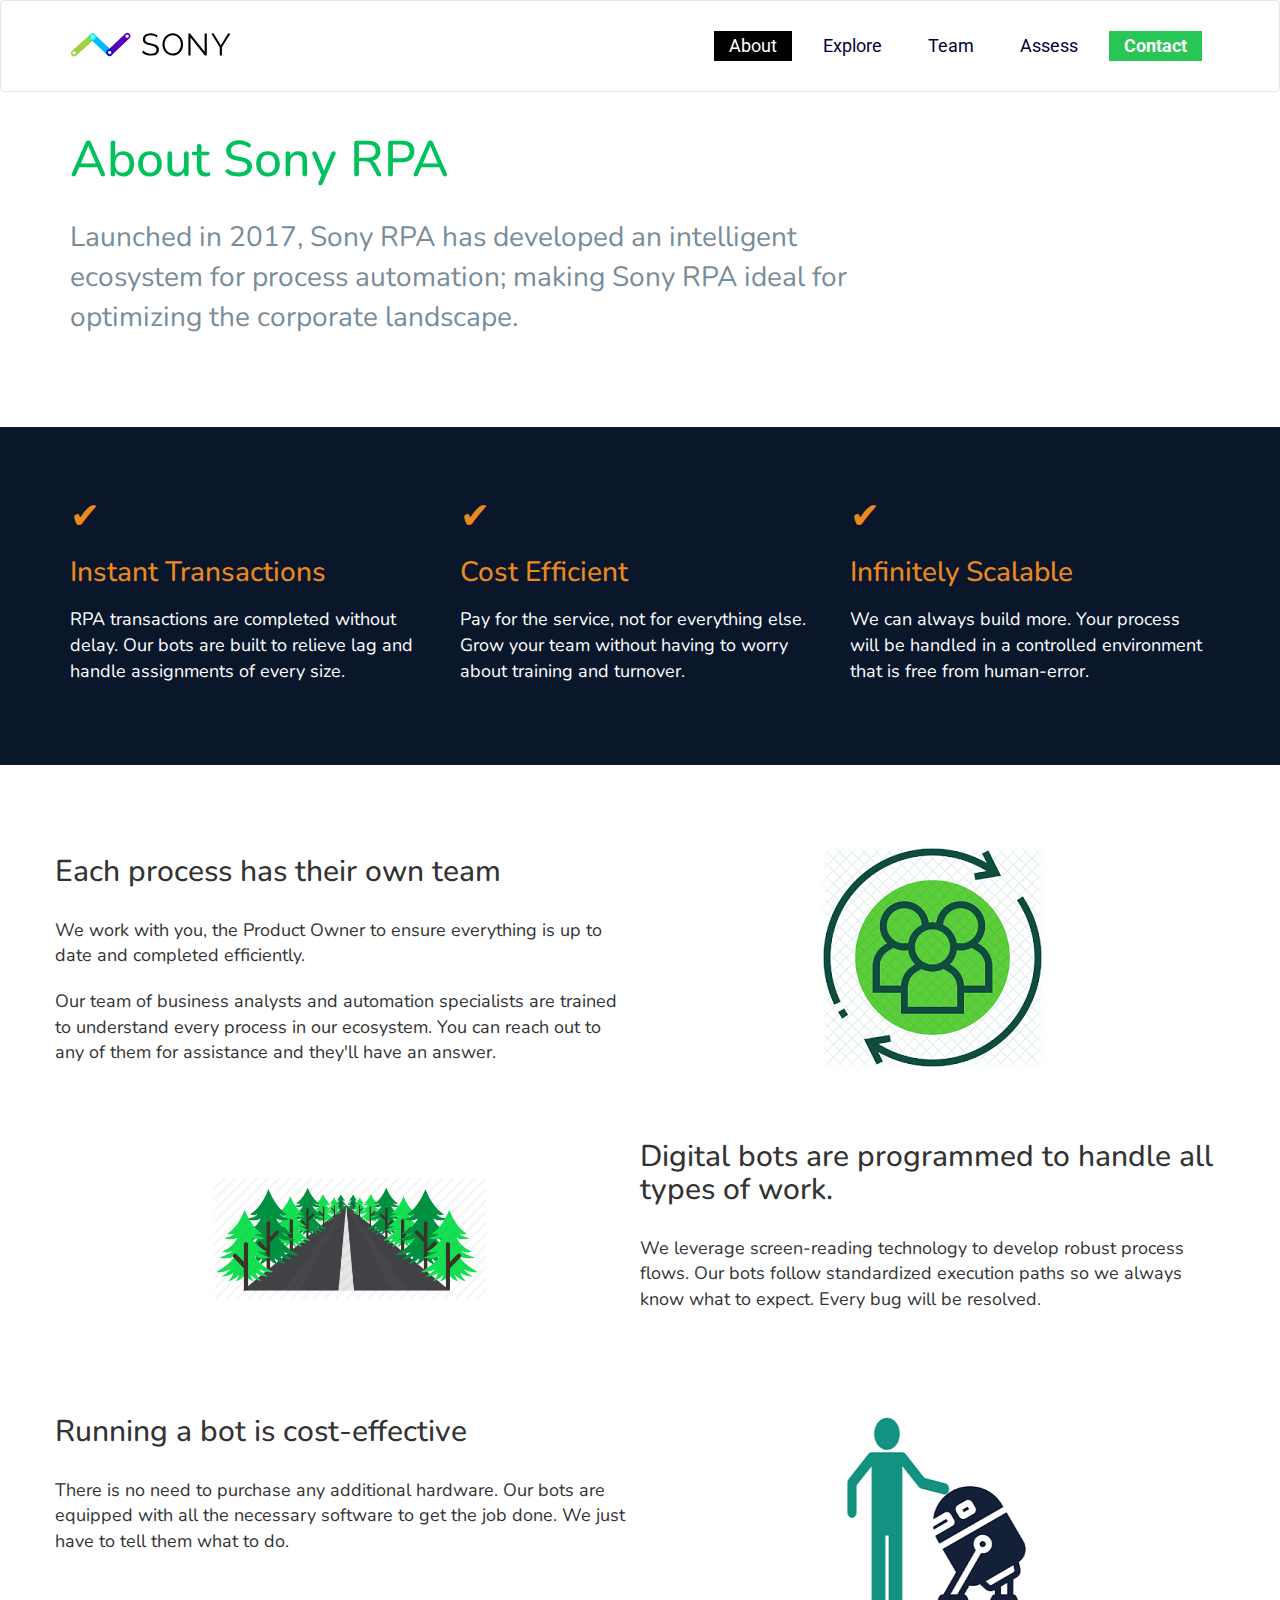
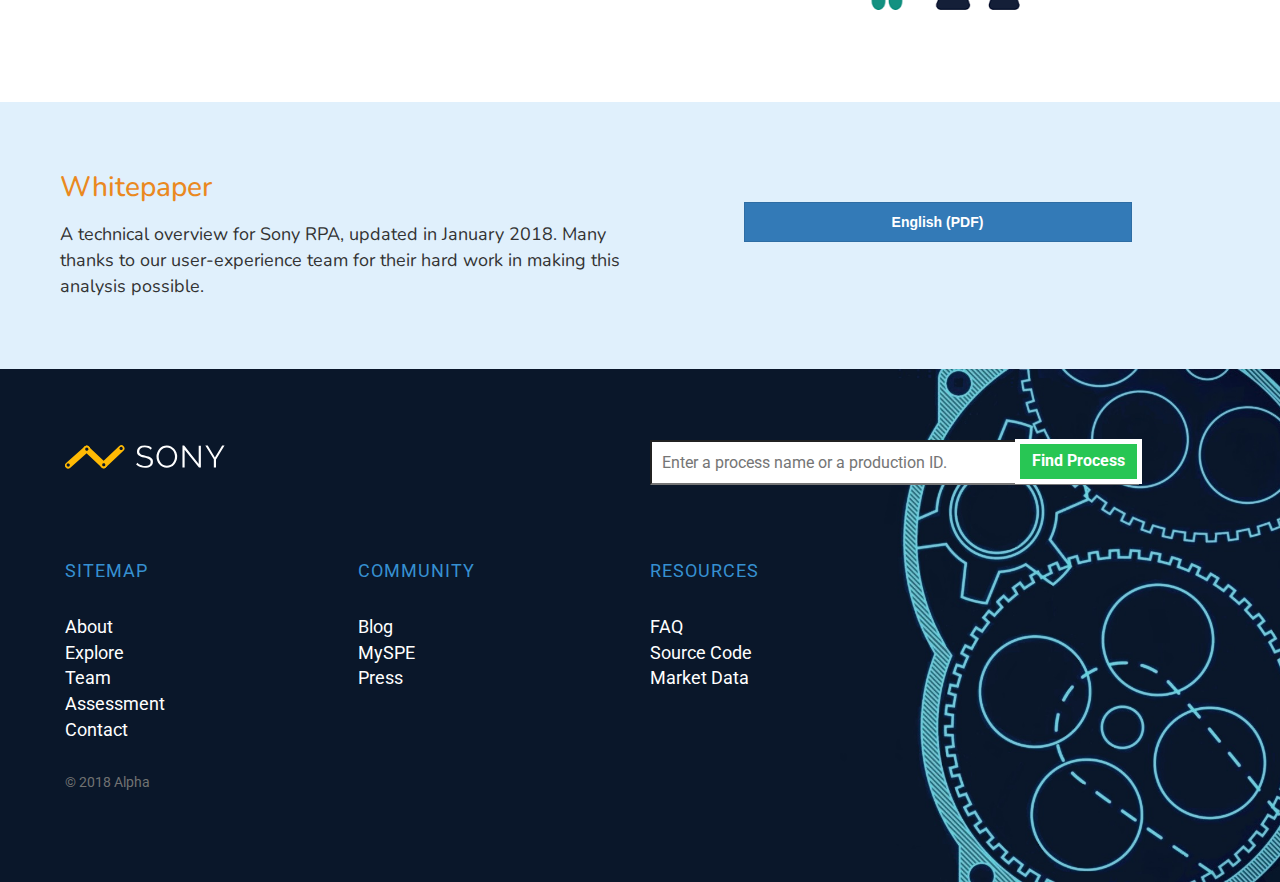
==== about.html @ 4aa18e70 "Version 1.0 Commit" ====
<!DOCTYPE html>
<html>
<head>
	<title>SONY ROBOTICS</title>
	<link rel="shortcut icon" type="image/x-icon" href="rpalogoonly.ico">
	<link rel="stylesheet" type="text/css" href="about.css">
	<link rel="stylesheet" type="text/css" href="bootstrap.css">
	<link href="https://fonts.googleapis.com/css?family=PT+Sans|Roboto|Ubuntu|Nunito" rel="stylesheet">
	<meta name="viewport" content="width=device-width, initial-scale=1">

</head>
<body>

<div id="overlay">
	<div class="spinner"></div>
</div>
	
<div id="mainHeader">
	<nav class="navbar navbar-default">
	  <div class="container">
	    <!-- Brand and toggle get grouped for better mobile display -->
	    <div class="navbar-header">
	      <button type="button" class="navbar-toggle collapsed" data-toggle="collapse" data-target="#navbar-collapse" aria-expanded="false">
	        <span class="sr-only">Toggle navigation</span>
	        <span class="icon-bar"></span>
	        <span class="icon-bar"></span>
	        <span class="icon-bar"></span>
	      </button>
	      <a class="bootstrap-override-navbar-brand" href="https://sony-rpa.github.io/"><img src="rpalogo.png"></a>
	    </div>

	    <!-- Collect the nav links, forms, and other content for toggling -->
	    <div class="collapse navbar-collapse" id="navbar-collapse">
	      <ul class="nav navbar-nav navbar-right">
	        <li><a id="activeBtn" href="about.html">About</a></li>
	        <li><a href="#">Explore</a></li>
	        <li><a href="#">Team</a></li>
	        <li><a href="#">Assess</a></li>
	        <li id="contactBtn"><a href="mailto:sonypicturesrpa.gmail.com">Contact</i></a></li>
	      </ul>
	    </div><!-- /.navbar-collapse -->

	  </div><!-- /.container-fluid -->
	</nav>
</div>

<div id="aboutContent">
	<div class="container">
		<h1>About Sony RPA</h1>
		<p>Launched in 2017, Sony RPA has developed an intelligent ecosystem for process automation; making Sony RPA ideal for optimizing the corporate landscape. </p>
	</div>
</div>

<div id="sloganContent">
	<div class="container">
		<div class="row">
			<div class="col-sm-4 col-xs-12">
				<h1>&#10004;</h1>
				<h2>Instant Transactions</h2>
				<p>RPA transactions are completed without delay. Our bots are built to relieve lag and handle assignments of every size.
			</div>

			<div class="col-sm-4 col-xs-12">
				<h1>&#10004;</h1>
				<h2>Cost Efficient</h2>
				<p>Pay for the service, not for everything else. Grow your team without having to worry about training and turnover.</p>
			</div>

			<div class="col-sm-4 col-xs-12">
				<h1>&#10004;</h1>
				<h2>Infinitely Scalable</h2>
				<p>We can always build more. Your process will be handled in a controlled environment that is free from human-error.</p>
			</div>
		</div>
	</div>
</div>


<div id="servicesContent">
	<div class="container">
		<div class="row">
			<div class="col-sm-6 col-xs-12">
				<h2>Each process has their own team</h2>
				<p>We work with you, the Product Owner to ensure everything is up to date and completed efficiently.</p>
				<p>Our team of business analysts and automation specialists are trained to understand every process in our ecosystem. You can reach out to any of them for assistance and they'll have an answer.</p>
			</div>
			<div class="col-sm-6 col-xs-12 imgCol">
				<img src="teamArt.png">
			</div>
		</div>
		<div class="row">
			<div class="col-sm-6 col-xs-12 imgCol">
				<img src="pathArt.png">
			</div>
			<div class="col-sm-6 col-xs-12"></div>
				<h2>Digital bots are programmed to handle all types of work.</h2>
				<p>We leverage screen-reading technology to develop robust process flows. Our bots follow standardized execution paths so we always know what to expect. Every bug will be resolved.</p>
		</div>
		<div class="row">
			<div class="col-sm-6 col-xs-12">
				<h2>Running a bot is cost-effective</h2>
				<p>There is no need to purchase any additional hardware. Our bots are equipped with all the necessary software to get the job done. We just have to tell them what to do.</p>
			</div>
			<div class="col-sm-6 col-xs-12 imgCol">
				<img src="robotArt.png">
			</div>
		</div>

	</div>
</div>




<div id="whitepaper">
	<div class="container">
		<div class="row">
			<div class="col-sm-6 col-xs-12">
				<h2>Whitepaper</h2>
				<p>A technical overview for Sony RPA, updated in January 2018. Many thanks to our user-experience team for their hard work in making this analysis possible.</p>
			</div>
			<div class="col-sm-6 col-xs-12">
				<a id="whitepaperBtn" class="btn btn-primary btn-lg" href="https://sony-rpa.github.io/whitepaper.html">English (PDF)</a>
			</div>
		</div>
	</div>
</div>



<div id="closingBanner">
	<div class="container">
		<div class="row">
			<div class="col-sm-6 col-xs-12">
				<img src="rpalogoinverted.png">
			</div>
			<div class="col-sm-6 col-xs-12">
				<form>
					<input class="processSearch" type="text" name="process" placeholder="  Enter a process name or a production ID.">
					<button id="searchBtn" class="btn btn-md btn-success" href="">Find Process</button>
				</form>
			</div>
		</div>

		<div class="row">
			<div class="col-sm-3 col-xs-12">
				<p>SITEMAP</p>
				<ul class="listnoBullets">
					<li><a href="about.html">About</a></li>
					<li><a href="">Explore</a></li>
					<li><a href="">Team</a></li>
					<li><a href="">Assessment</a></li>
					<li><a href="mailto:sonypicturesrpa.gmail.com">Contact</a></li>
				</ul>
				<br>
				<span id="trademark">© 2018 Alpha</span>
			</div>

			<div class="col-sm-3 col-xs-12">
				<p>COMMUNITY</p>
				<ul class="listnoBullets">
					<li><a href="https://medium.com/@sonypicturesrpa">Blog</a></li>
					<li><a href="https://myspe.sony.com/?search=rpa">MySPE</a></li>
					<li><a href="https://medium.com/search?q=robotics%20process%20automation">Press</a></li>
				</ul>
			</div>

			<div class="col-sm-6 col-xs-12">
				<p>RESOURCES</p>
				<ul class="listnoBullets">
					<li><a href="">FAQ</a></li>
					<li><a href="">Source Code</a></li>
					<li><a href="">Market Data</a></li>
				</ul>
			</div>
		</div>
	</div>
</div>


<script src="loaderScreen.js"></script>
<script src="https://code.jquery.com/jquery-2.1.4.js"></script>
<script src="https://maxcdn.bootstrapcdn.com/bootstrap/3.3.5/js/bootstrap.min.js"></script>
</body>
</html>
---- about.css ----
body{
	overflow-x: hidden;
}


.spinner{
	width: 80px;
	height: 80px;
	border: 2px solid turquoise;
	border-top: 3px solid azure;
	border-radius: 100%;
	position: absolute;
	top: 0;
	bottom: 0;
	left: 0;
	right: 0;
	margin: auto;
	animation: spin 1s infinite linear;
}

@keyframes spin {
	from{
		transform: rotate(0deg);
	}to{
		transform: rotate(360deg);
	}
}

#overlay{
	height: 100%;
	width: 100%;
	background: rgba(0, 0, 0, 1);
	position: fixed;
	left: 0;
	top: 0;
	z-index: 9999;

}

.bootstrap-override-navbar-brand {
    float: left;
    height: 50px;
    font-size: 18px;
    line-height: 20px;
    padding-right: 10px;
}

.bootstrap-override-navbar-brand img{
	margin-left: -10px;
}

.navbar {
	padding-top: 20px;
	padding-bottom: 20px;
    position: relative;
    min-height: 75px;
    border: 1px solid transparent;
}


.navbar-default .navbar-nav > li > a {
	font-size: 18px;
	font-family: roboto;
	padding-top: 5px;
	padding-bottom: 5px;
	margin-top: 10px;
	margin-bottom: 10px;
}

.navbar-default .navbar-nav > li > a:hover,
.navbar-default .navbar-nav > li > a:focus {
  color: white;
  background-color: black;
}

.navbar-default .navbar-nav > li[id="contactBtn"] > a{
	background: #28C654;
	color: white;
	font-weight: bold;
}

.navbar-default .navbar-nav > li[id="contactBtn"] > a:hover,
.navbar-default .navbar-nav > li[id="contactBtn"] > a:focus {
  background: black;
}

.navbar-nav > li > a {
	margin-left: 8px;
	margin-right: 8px;
}

#mainHeader .navbar-default .navbar-toggle .icon-bar {
    background-color: #030038;
}

#activeBtn{
	color: white;
	background: black;
}

#aboutContent{
	padding: 20px;
	padding-bottom: 60px;
}

#aboutContent h1{
	color: #00c15d;
	font-family: Nunito;
	font-size: 50px;
	margin-bottom: 30px;
}

#aboutContent p{
	font-size: 28px;
	margin-right: 25%;
	font-family: nunito;
	color: #788c9a;
	margin-bottom: 30px;
}

#sloganContent{
	background: #0a172b;
	font-family: nunito;
	padding-top: 50px;
	padding-bottom: 60px;
	color: #ea891f;
}

#sloganContent h2{
	font-size: 28px;
}

#sloganContent p{
	padding-top: 10px;
	padding-bottom: 10px;
	font-size: 18px;
	color: white;
}

#servicesContent{
	padding: 50px;
	font-family: nunito;
}

#servicesContent h2{
	padding-top: 20px;
	padding-bottom: 20px;
	font-family: nunito;
}

#servicesContent p{
	padding-bottom: 10px;
	font-size: 18px;
}

div[class="col-sm-6 col-xs-12"]{
	padding-left: 0px;
}

.imgCol{
	text-align: center;
	padding-top: 30px;
	padding-bottom: 30px;
}


#whitepaper{
	background: #e0f0fc;
	padding-top: 50px;
	padding-left: 10px;
	padding-bottom: 50px;
}

#whitepaper h2{
	font-family: nunito;
	font-size: 28px;
	color: #ea891f;
}

#whitepaper p{
	padding-top: 10px;
	padding-bottom: 10px;
	font-family: nunito;
	font-size: 18px;
}




#whitepaper div[class="col-sm-6 col-xs-12"]:nth-of-type(2){
	padding: 50px;
	text-align: center;
}

#whitepaperBtn{
	font-size: 100%;
	font-weight: bold;
	min-width: 150px;
	width: 80%;
	border-radius: 0px;
}


#closingBanner{
	padding-top: 70px;
	padding-bottom: 70px;
	text-align: left;
	background-image: url("mainContentbg.jpg");
	background-size: cover;
	background-repeat: no-repeat;
	background-position: center;
	font-family: roboto;
}

#closingBanner div[class="col-sm-6 col-xs-12"]{
	padding-left: 0px;
	padding-right: 0px;
	padding-bottom: 70px;
}

.processSearch{
	font-size: 16px;
	width: 85%;
	min-height: 45px;
	border-radius: 0px;
}

#searchBtn{
	font-size: 16px;
	color: white;
	font-weight: bold;
	margin-left: -127px;
	margin-bottom: 4px;
	border-radius: 0px;
	background: #28C654;
	border: solid 5px white;

}

#searchBtn:hover{
	background: black;
}

#closingBanner div[class="col-sm-3 col-xs-12"]{
	padding-left: 10px;
	padding-right: 0px;
	padding-bottom: 20px;
}

#closingBanner div[class="col-sm-6 col-xs-12"]{
	padding-left: 10px;
	padding-right: 0px;
}

#closingBanner div[class="col-sm-3 col-xs-12"] p{
	text-align: left;
	color: #3690d1;
	font-size: 18px;
	letter-spacing: 1px;
	padding-bottom: 20px;
}

#closingBanner div[class="col-sm-6 col-xs-12"] p{
	text-align: left;
	color: #3690d1;
	font-size: 18px;
	letter-spacing: 1px;
	padding-bottom: 20px;
}

.listnoBullets{
	list-style-type: none;
	padding: 0px;
}

.listnoBullets li a{
	color: white;
	font-size: 18px;
}

.listnoBullets li a:hover{
	color: #ea891f;
	text-decoration: none
}

#trademark{
	color: #717272;
}
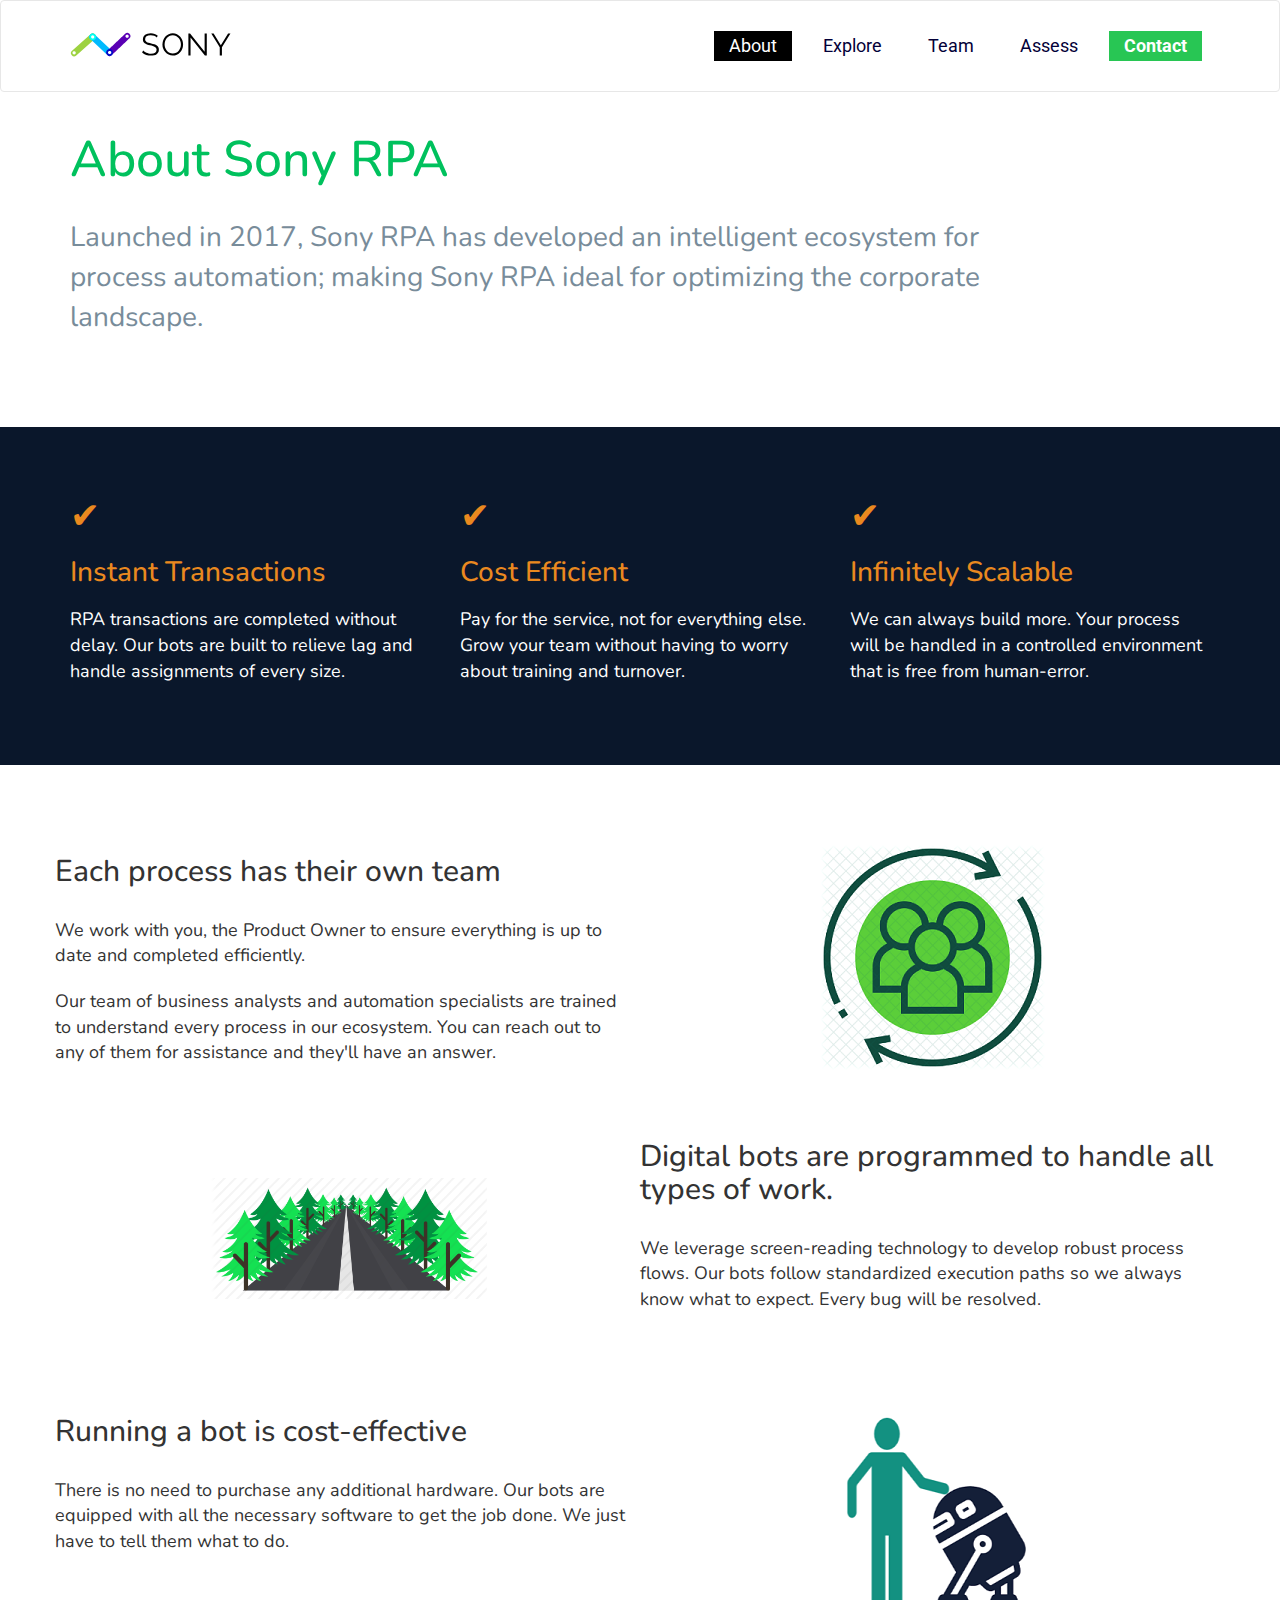
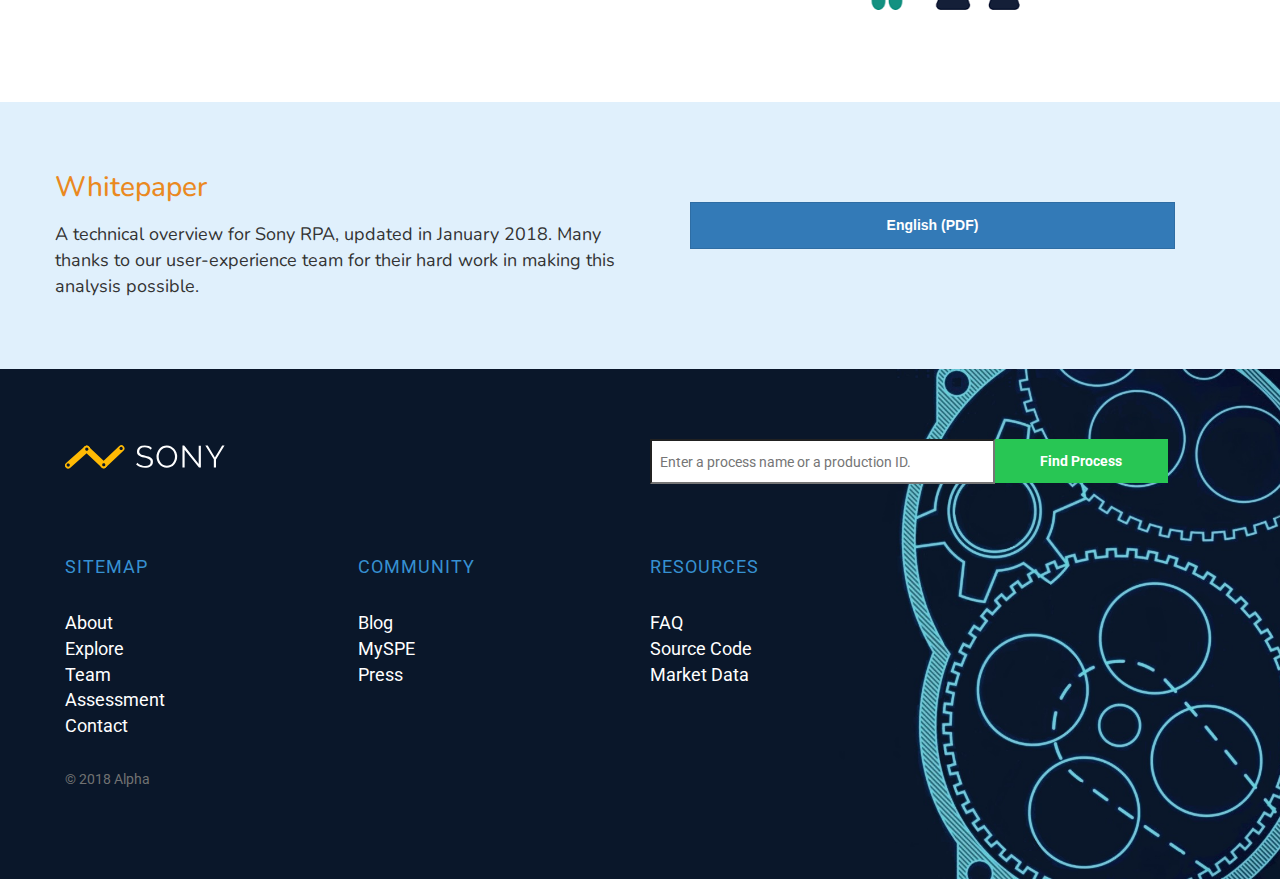
==== commit 011dd6b6: "Version 1.0 Commit" ====
--- a/about.html
+++ b/about.html
@@ -2,7 +2,7 @@
 <html>
 <head>
 	<title>SONY ROBOTICS</title>
-	<link rel="shortcut icon" type="image/x-icon" href="rpalogoonly.ico">
+	<link rel="shortcut icon" type="image/x-icon" href="./images/rpalogoonly.ico">
 	<link rel="stylesheet" type="text/css" href="about.css">
 	<link rel="stylesheet" type="text/css" href="bootstrap.css">
 	<link href="https://fonts.googleapis.com/css?family=PT+Sans|Roboto|Ubuntu|Nunito" rel="stylesheet">
@@ -26,7 +26,7 @@
 	        <span class="icon-bar"></span>
 	        <span class="icon-bar"></span>
 	      </button>
-	      <a class="bootstrap-override-navbar-brand" href="https://sony-rpa.github.io/"><img src="rpalogo.png"></a>
+	      <a class="bootstrap-override-navbar-brand" href="https://sony-rpa.github.io/"><img src="./images/rpalogo.png"></a>
 	    </div>
 
 	    <!-- Collect the nav links, forms, and other content for toggling -->
@@ -34,8 +34,8 @@
 	      <ul class="nav navbar-nav navbar-right">
 	        <li><a id="activeBtn" href="about.html">About</a></li>
 	        <li><a href="#">Explore</a></li>
-	        <li><a href="#">Team</a></li>
-	        <li><a href="#">Assess</a></li>
+	        <li><a href="team.html">Team</a></li>
+	        <li><a href="assessment.html">Assess</a></li>
 	        <li id="contactBtn"><a href="mailto:sonypicturesrpa.gmail.com">Contact</i></a></li>
 	      </ul>
 	    </div><!-- /.navbar-collapse -->
@@ -85,12 +85,12 @@
 				<p>Our team of business analysts and automation specialists are trained to understand every process in our ecosystem. You can reach out to any of them for assistance and they'll have an answer.</p>
 			</div>
 			<div class="col-sm-6 col-xs-12 imgCol">
-				<img src="teamArt.png">
+				<img src="./images/teamArt.png">
 			</div>
 		</div>
 		<div class="row">
 			<div class="col-sm-6 col-xs-12 imgCol">
-				<img src="pathArt.png">
+				<img src="./images/pathArt.png">
 			</div>
 			<div class="col-sm-6 col-xs-12"></div>
 				<h2>Digital bots are programmed to handle all types of work.</h2>
@@ -102,7 +102,7 @@
 				<p>There is no need to purchase any additional hardware. Our bots are equipped with all the necessary software to get the job done. We just have to tell them what to do.</p>
 			</div>
 			<div class="col-sm-6 col-xs-12 imgCol">
-				<img src="robotArt.png">
+				<img src="./images/robotArt.png">
 			</div>
 		</div>
 
@@ -132,7 +132,7 @@
 	<div class="container">
 		<div class="row">
 			<div class="col-sm-6 col-xs-12">
-				<img src="rpalogoinverted.png">
+				<img src="./images/rpalogoinverted.png">
 			</div>
 			<div class="col-sm-6 col-xs-12">
 				<form>
@@ -148,8 +148,8 @@
 				<ul class="listnoBullets">
 					<li><a href="about.html">About</a></li>
 					<li><a href="">Explore</a></li>
-					<li><a href="">Team</a></li>
-					<li><a href="">Assessment</a></li>
+					<li><a href="team.html">Team</a></li>
+					<li><a href="assessment.html">Assessment</a></li>
 					<li><a href="mailto:sonypicturesrpa.gmail.com">Contact</a></li>
 				</ul>
 				<br>
--- a/about.css
+++ b/about.css
@@ -99,8 +99,7 @@
 }
 
 #aboutContent{
-	padding: 20px;
-	padding-bottom: 60px;
+	padding: 20px 0px 60px 0px;
 }
 
 #aboutContent h1{
@@ -112,7 +111,7 @@
 
 #aboutContent p{
 	font-size: 28px;
-	margin-right: 25%;
+	margin-right: 20%;
 	font-family: nunito;
 	color: #788c9a;
 	margin-bottom: 30px;
@@ -121,8 +120,7 @@
 #sloganContent{
 	background: #0a172b;
 	font-family: nunito;
-	padding-top: 50px;
-	padding-bottom: 60px;
+	padding: 50px 0px 60px 0px;
 	color: #ea891f;
 }
 
@@ -138,7 +136,7 @@
 }
 
 #servicesContent{
-	padding: 50px;
+	padding: 50px 15px 50px 15px;
 	font-family: nunito;
 }
 
@@ -166,9 +164,7 @@
 
 #whitepaper{
 	background: #e0f0fc;
-	padding-top: 50px;
-	padding-left: 10px;
-	padding-bottom: 50px;
+	padding: 50px 15px 50px 15px;
 }
 
 #whitepaper h2{
@@ -196,16 +192,16 @@
 	font-size: 100%;
 	font-weight: bold;
 	min-width: 150px;
-	width: 80%;
+	width: 100%;
 	border-radius: 0px;
+	line-height: 25px;
 }
 
 
 #closingBanner{
-	padding-top: 70px;
-	padding-bottom: 70px;
+	padding: 70px 15px 70px 15px;
 	text-align: left;
-	background-image: url("mainContentbg.jpg");
+	background-image: url("./images/mainContentbg.jpg");
 	background-size: cover;
 	background-repeat: no-repeat;
 	background-position: center;
@@ -219,22 +215,23 @@
 }
 
 .processSearch{
-	font-size: 16px;
-	width: 85%;
+	font-size: 100%;
+	width: 60%;
+	min-width: 275px;
 	min-height: 45px;
 	border-radius: 0px;
+	float: left;
 }
 
 #searchBtn{
-	font-size: 16px;
-	color: white;
+	line-height: 30px;
+	font-size: 100%;
+	color: white;
+	min-width: 30%;
 	font-weight: bold;
-	margin-left: -127px;
-	margin-bottom: 4px;
 	border-radius: 0px;
 	background: #28C654;
-	border: solid 5px white;
-
+	border: solid 1px transparent;
 }
 
 #searchBtn:hover{
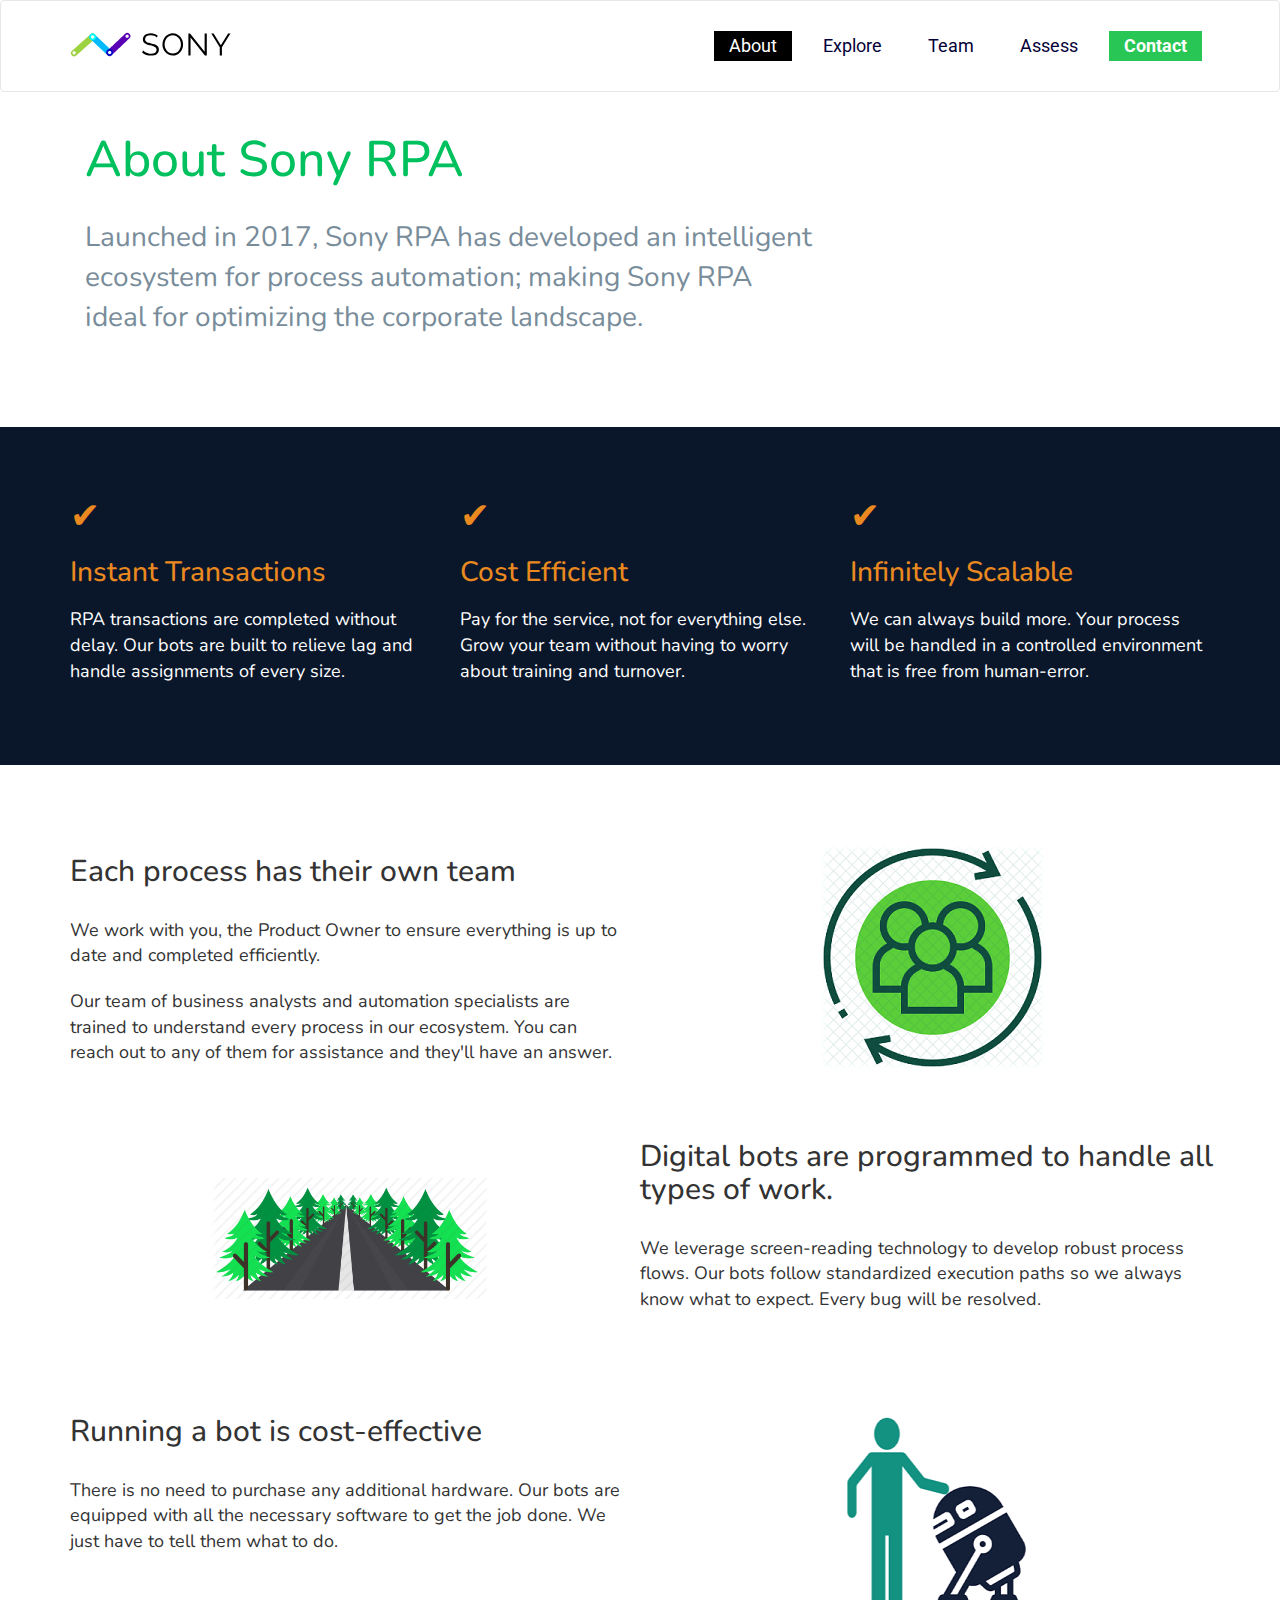
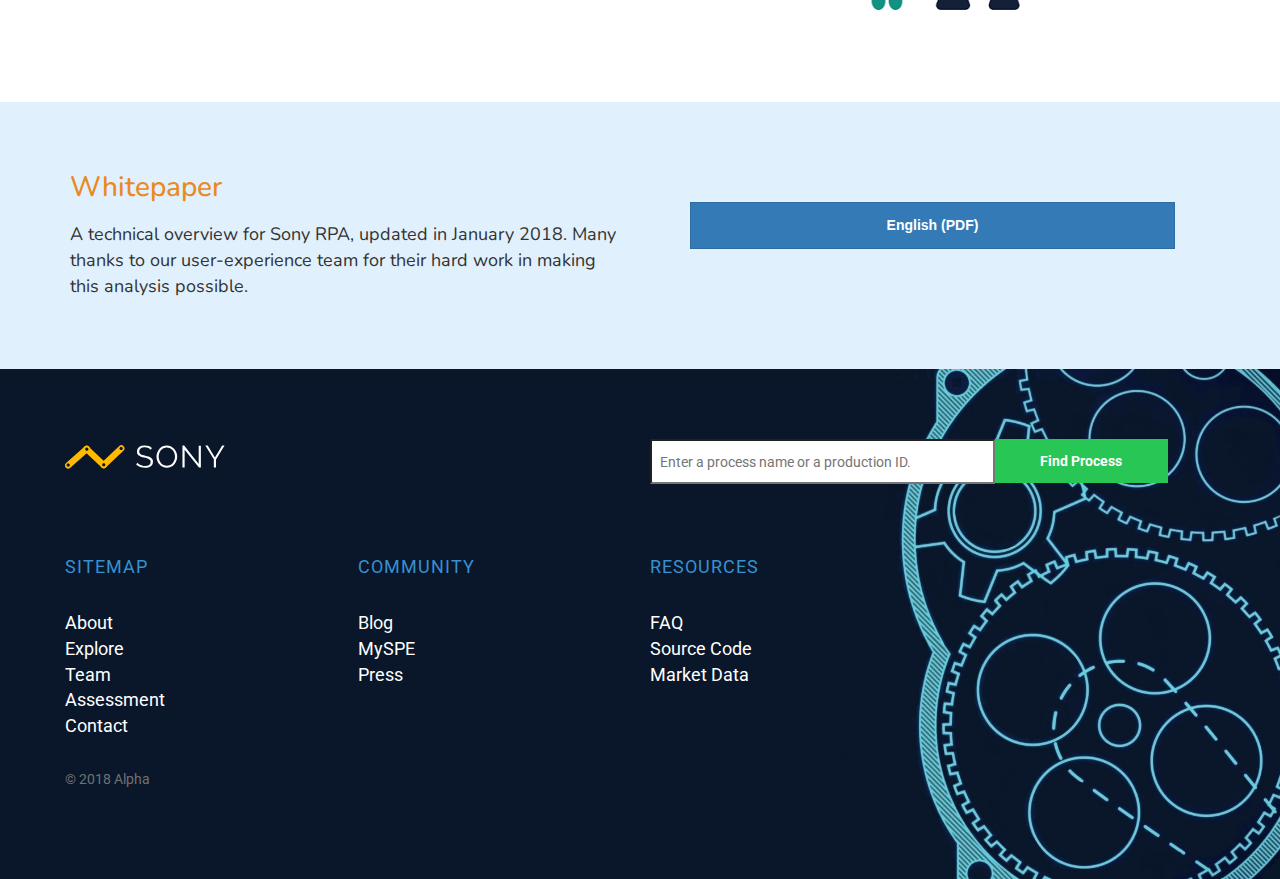
==== commit ff61999a: "Verison 1.0 Commit" ====
--- a/about.html
+++ b/about.html
@@ -46,8 +46,10 @@
 
 <div id="aboutContent">
 	<div class="container">
+		<div class="col-sm-8 col-xs-12">
 		<h1>About Sony RPA</h1>
-		<p>Launched in 2017, Sony RPA has developed an intelligent ecosystem for process automation; making Sony RPA ideal for optimizing the corporate landscape. </p>
+		<p>Launched in 2017, Sony RPA has developed an intelligent ecosystem for process automation; making Sony RPA ideal for optimizing the corporate landscape. </p>			
+		</div>
 	</div>
 </div>
 
--- a/about.css
+++ b/about.css
@@ -111,7 +111,6 @@
 
 #aboutContent p{
 	font-size: 28px;
-	margin-right: 20%;
 	font-family: nunito;
 	color: #788c9a;
 	margin-bottom: 30px;
@@ -151,9 +150,6 @@
 	font-size: 18px;
 }
 
-div[class="col-sm-6 col-xs-12"]{
-	padding-left: 0px;
-}
 
 .imgCol{
 	text-align: center;
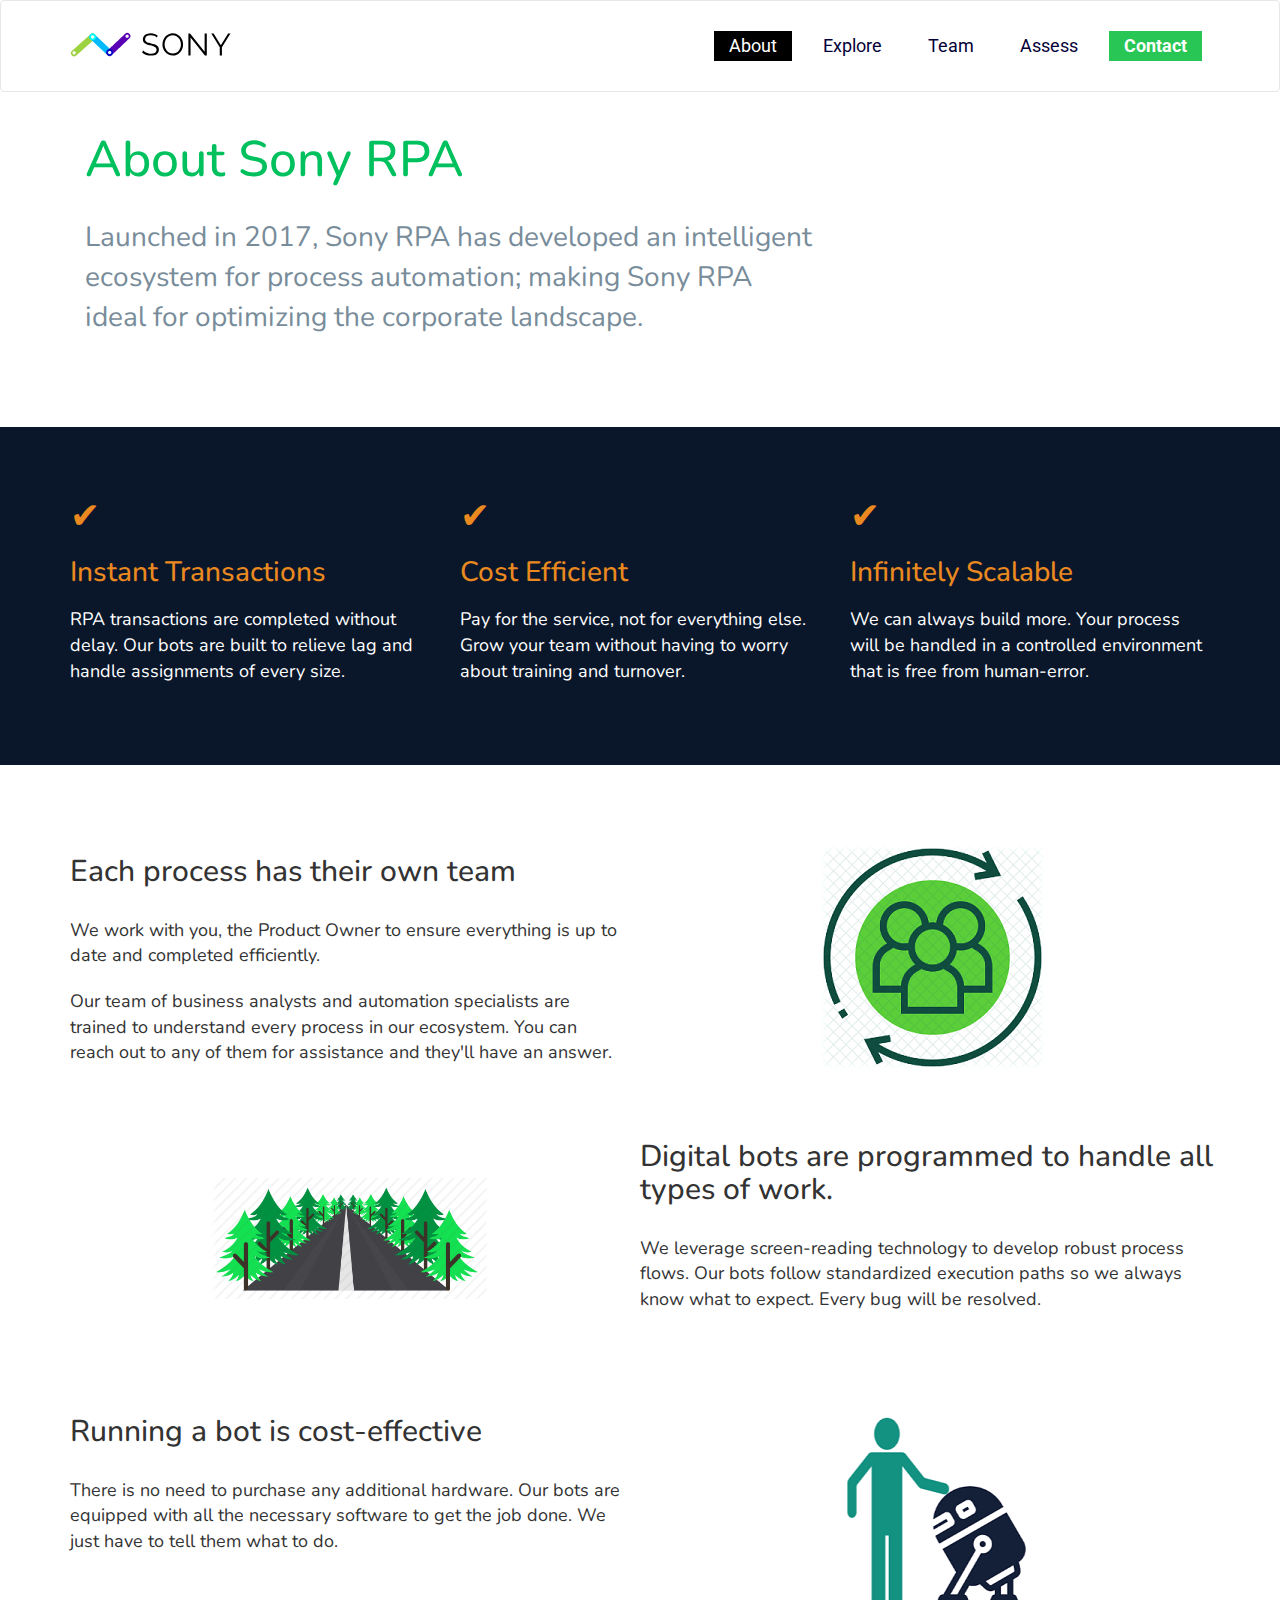
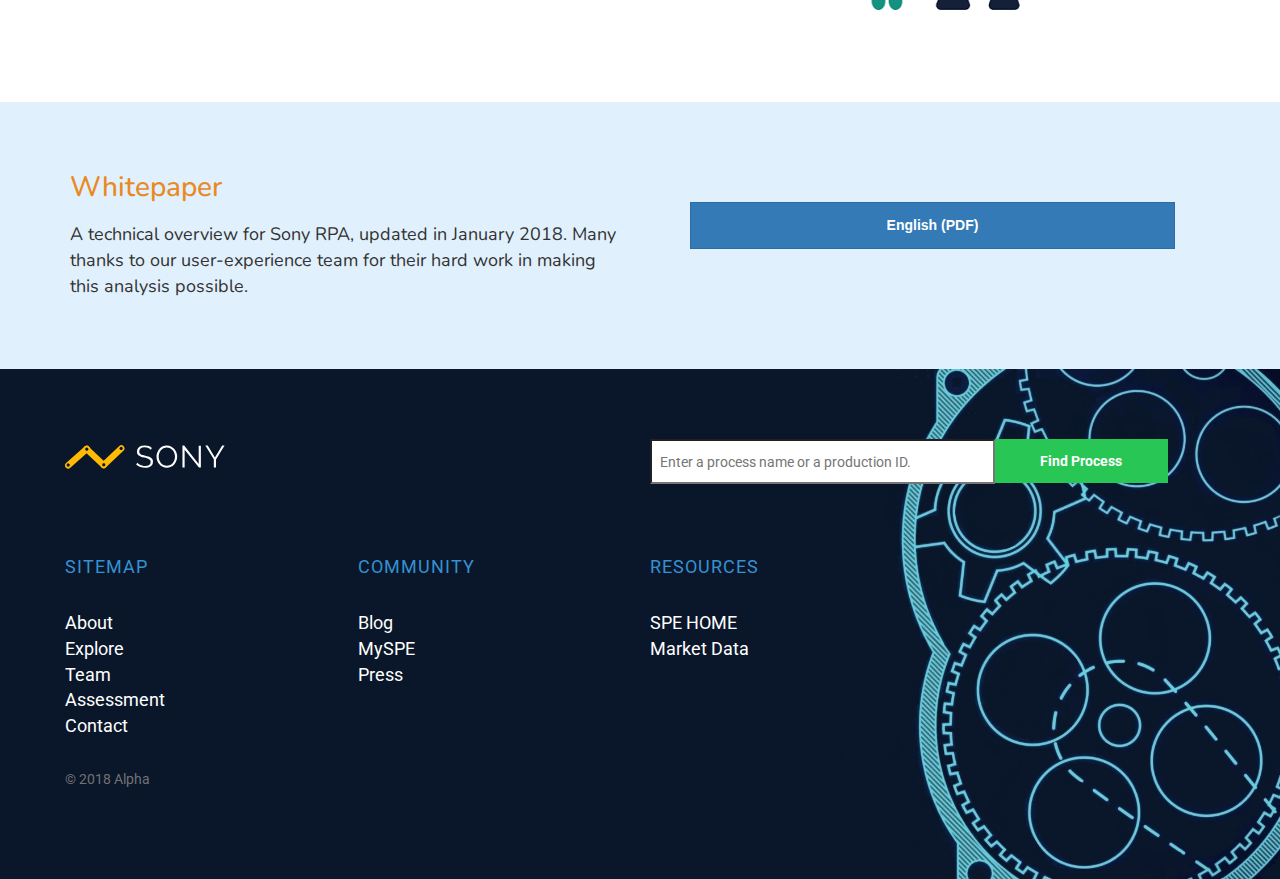
==== commit 6d630624: "Version 1.0 Commit" ====
--- a/about.html
+++ b/about.html
@@ -170,9 +170,8 @@
 			<div class="col-sm-6 col-xs-12">
 				<p>RESOURCES</p>
 				<ul class="listnoBullets">
-					<li><a href="">FAQ</a></li>
-					<li><a href="">Source Code</a></li>
-					<li><a href="">Market Data</a></li>
+					<li><a href="http://www.sonypictures.com/">SPE HOME</a></li>
+					<li><a href="https://www.grandviewresearch.com/industry-analysis/robotic-process-automation-rpa-market">Market Data</a></li>
 				</ul>
 			</div>
 		</div>
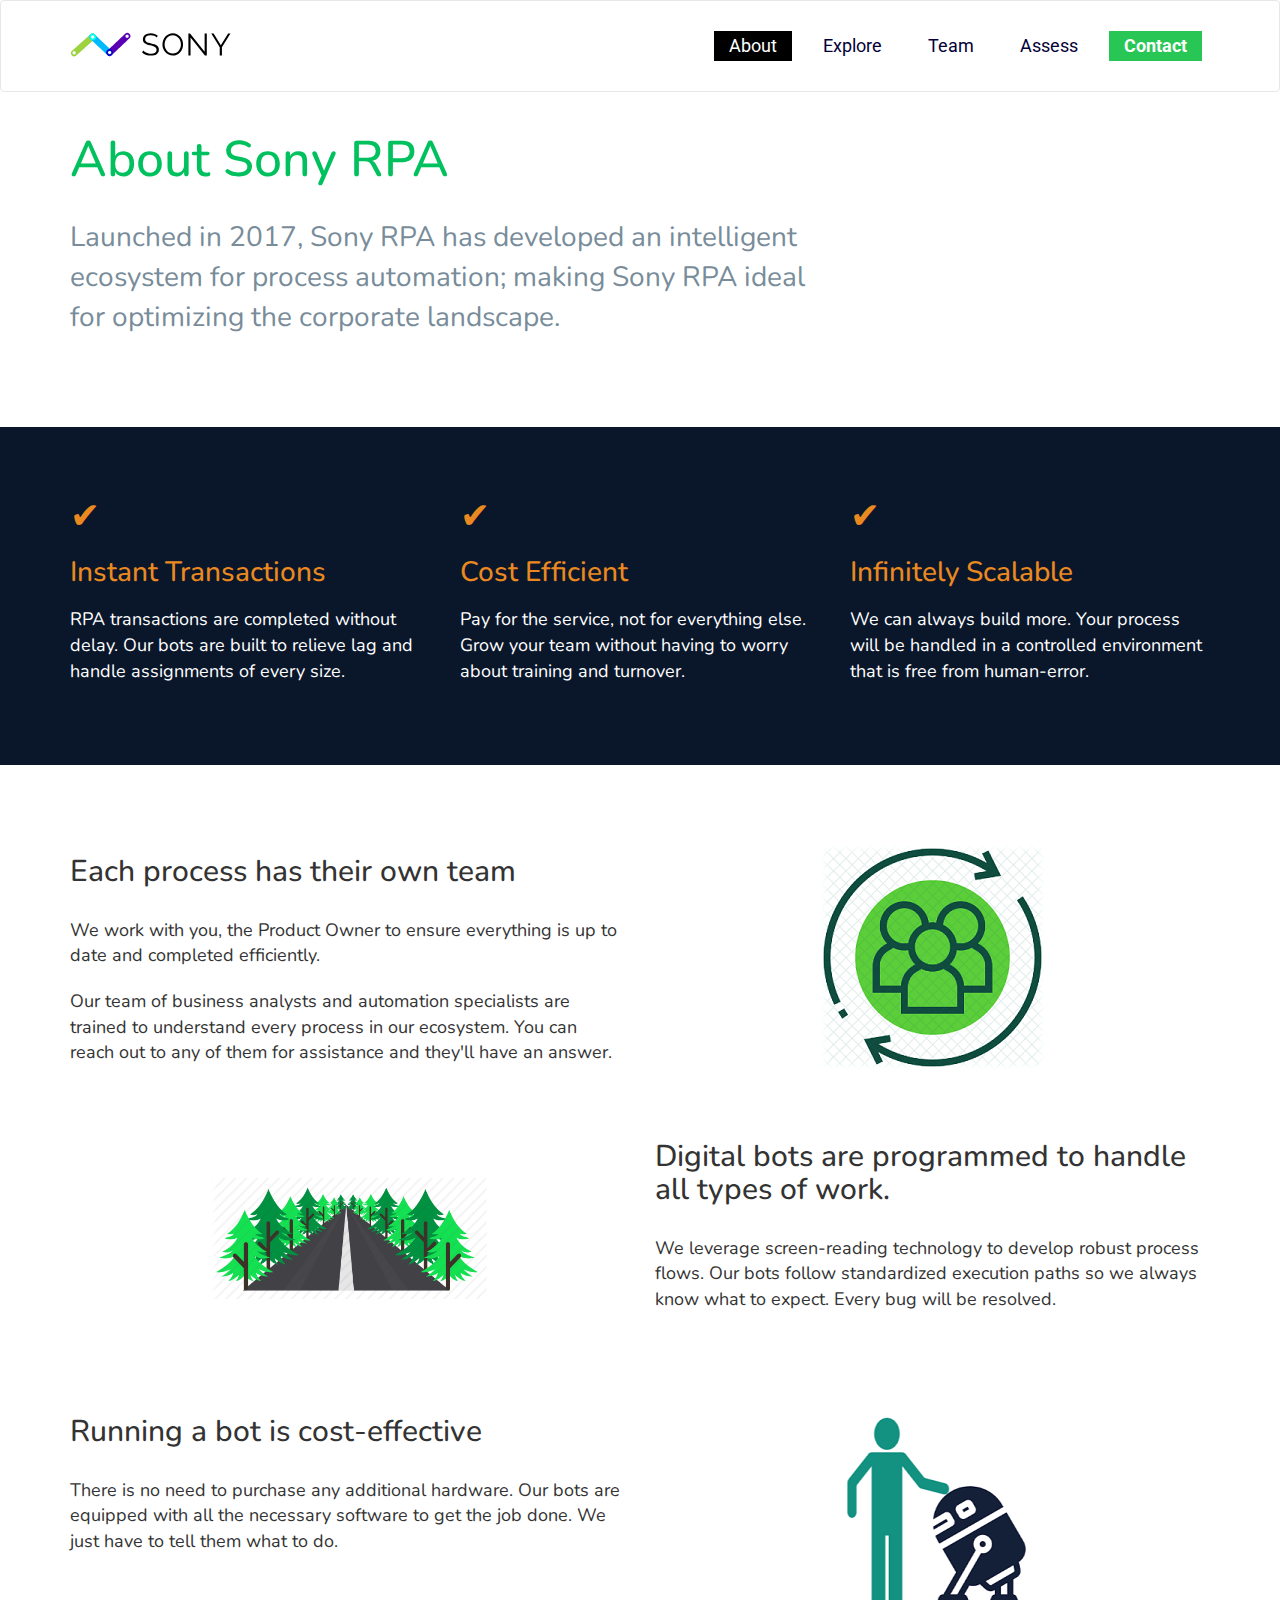
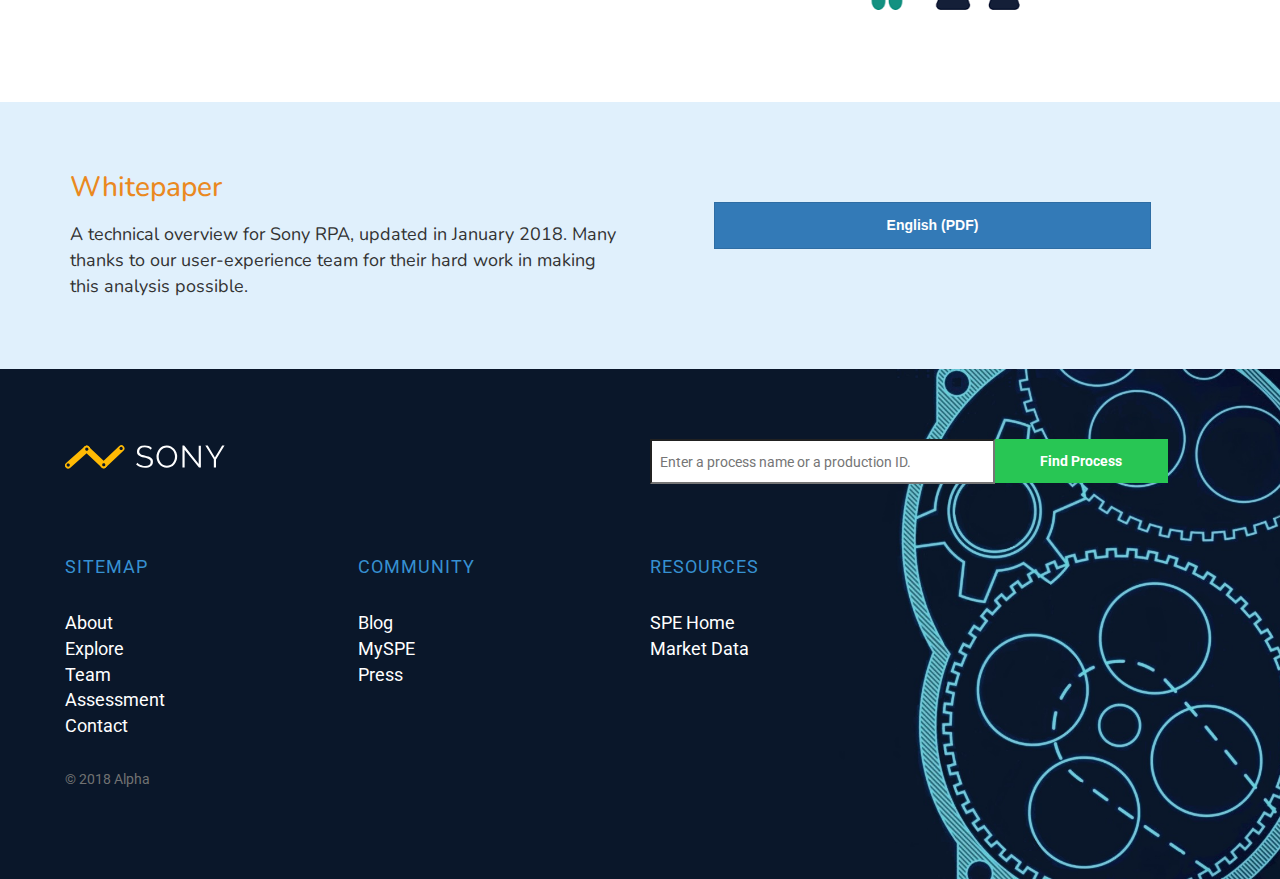
==== commit c7cc7b11: "Version 1.0 Commit" ====
--- a/about.html
+++ b/about.html
@@ -94,9 +94,10 @@
 			<div class="col-sm-6 col-xs-12 imgCol">
 				<img src="./images/pathArt.png">
 			</div>
-			<div class="col-sm-6 col-xs-12"></div>
+			<div class="col-sm-6 col-xs-12">
 				<h2>Digital bots are programmed to handle all types of work.</h2>
 				<p>We leverage screen-reading technology to develop robust process flows. Our bots follow standardized execution paths so we always know what to expect. Every bug will be resolved.</p>
+			</div>
 		</div>
 		<div class="row">
 			<div class="col-sm-6 col-xs-12">
@@ -170,7 +171,7 @@
 			<div class="col-sm-6 col-xs-12">
 				<p>RESOURCES</p>
 				<ul class="listnoBullets">
-					<li><a href="http://www.sonypictures.com/">SPE HOME</a></li>
+					<li><a href="http://www.sonypictures.com/">SPE Home</a></li>
 					<li><a href="https://www.grandviewresearch.com/industry-analysis/robotic-process-automation-rpa-market">Market Data</a></li>
 				</ul>
 			</div>
--- a/about.css
+++ b/about.css
@@ -98,8 +98,14 @@
 	background: black;
 }
 
+
 #aboutContent{
-	padding: 20px 0px 60px 0px;
+	padding: 20px 15px 60px 15px;
+}
+
+#aboutContent div[class="col-sm-8 col-xs-12"]{
+	padding-left: 0px;
+	padding-right: 0px;
 }
 
 #aboutContent h1{
@@ -119,7 +125,7 @@
 #sloganContent{
 	background: #0a172b;
 	font-family: nunito;
-	padding: 50px 0px 60px 0px;
+	padding: 50px 15px 60px 15px;
 	color: #ea891f;
 }
 
@@ -188,9 +194,14 @@
 	font-size: 100%;
 	font-weight: bold;
 	min-width: 150px;
-	width: 100%;
+	width: 90%;
 	border-radius: 0px;
 	line-height: 25px;
+}
+
+#whitepaperBtn:hover{
+	transform: scale(1.1);
+	transition: transform 0.5s ease;
 }
 
 
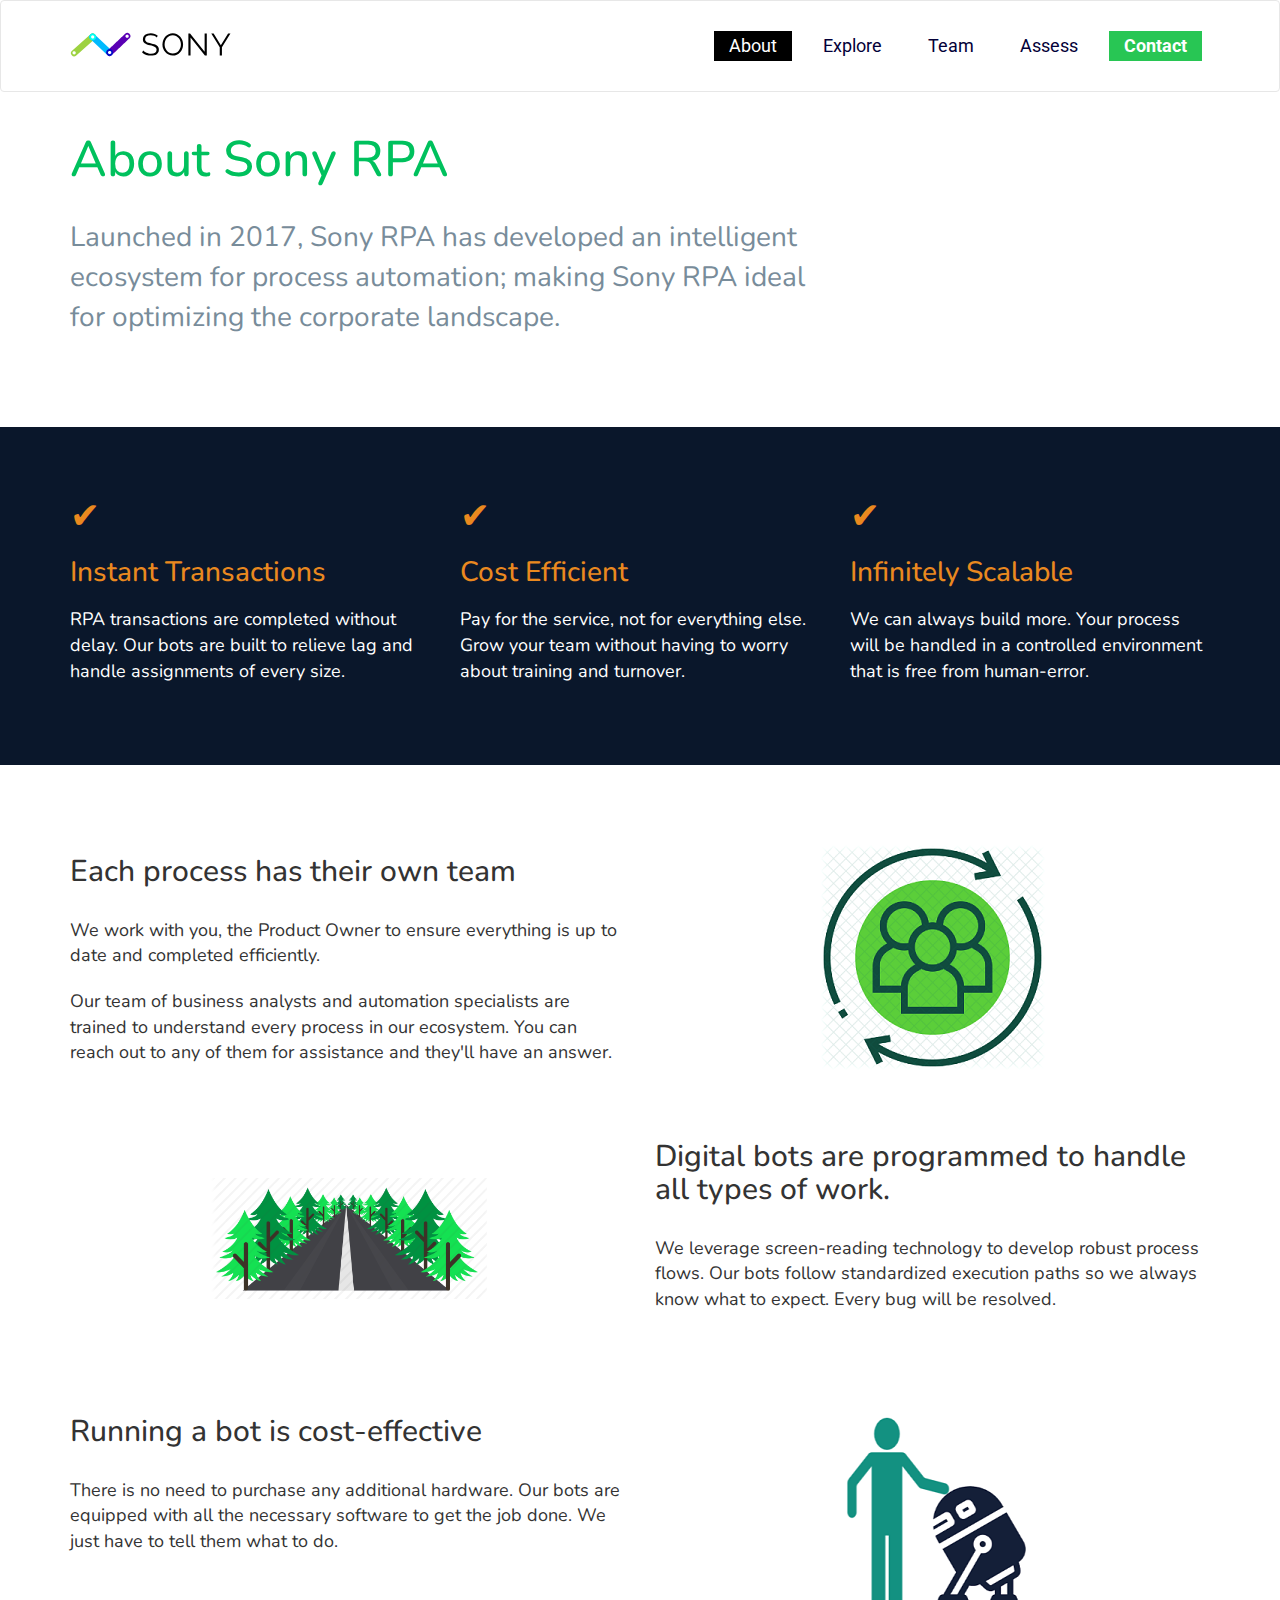
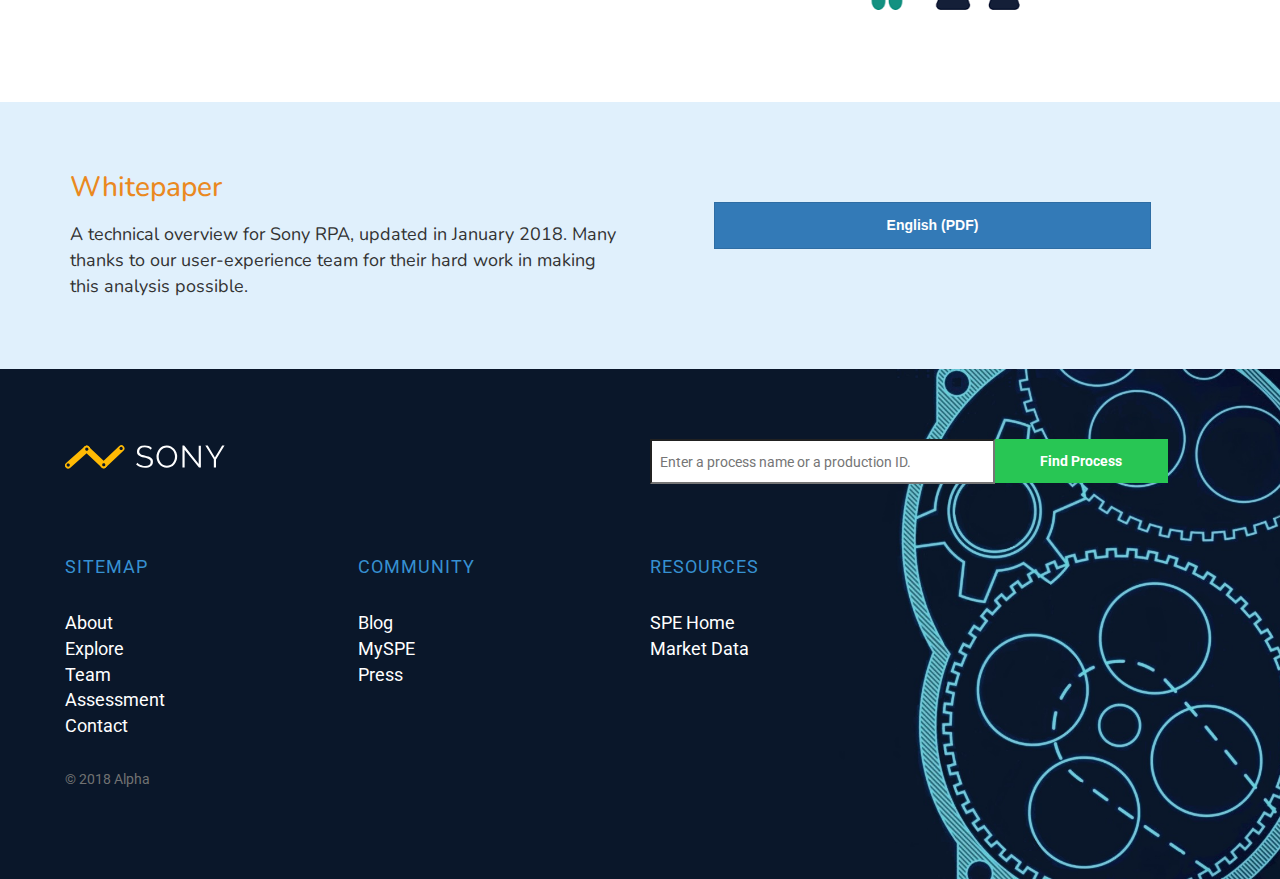
==== commit f9921849: "Version 1.0 Commit" ====
--- a/about.html
+++ b/about.html
@@ -33,7 +33,7 @@
 	    <div class="collapse navbar-collapse" id="navbar-collapse">
 	      <ul class="nav navbar-nav navbar-right">
 	        <li><a id="activeBtn" href="about.html">About</a></li>
-	        <li><a href="#">Explore</a></li>
+	        <li><a href="explore.html">Explore</a></li>
 	        <li><a href="team.html">Team</a></li>
 	        <li><a href="assessment.html">Assess</a></li>
 	        <li id="contactBtn"><a href="mailto:sonypicturesrpa.gmail.com">Contact</i></a></li>
@@ -150,7 +150,7 @@
 				<p>SITEMAP</p>
 				<ul class="listnoBullets">
 					<li><a href="about.html">About</a></li>
-					<li><a href="">Explore</a></li>
+					<li><a href="explore.html">Explore</a></li>
 					<li><a href="team.html">Team</a></li>
 					<li><a href="assessment.html">Assessment</a></li>
 					<li><a href="mailto:sonypicturesrpa.gmail.com">Contact</a></li>
--- a/about.css
+++ b/about.css
@@ -100,6 +100,7 @@
 
 
 #aboutContent{
+	font-family: Nunito;
 	padding: 20px 15px 60px 15px;
 }
 
@@ -110,14 +111,12 @@
 
 #aboutContent h1{
 	color: #00c15d;
-	font-family: Nunito;
 	font-size: 50px;
 	margin-bottom: 30px;
 }
 
 #aboutContent p{
 	font-size: 28px;
-	font-family: nunito;
 	color: #788c9a;
 	margin-bottom: 30px;
 }
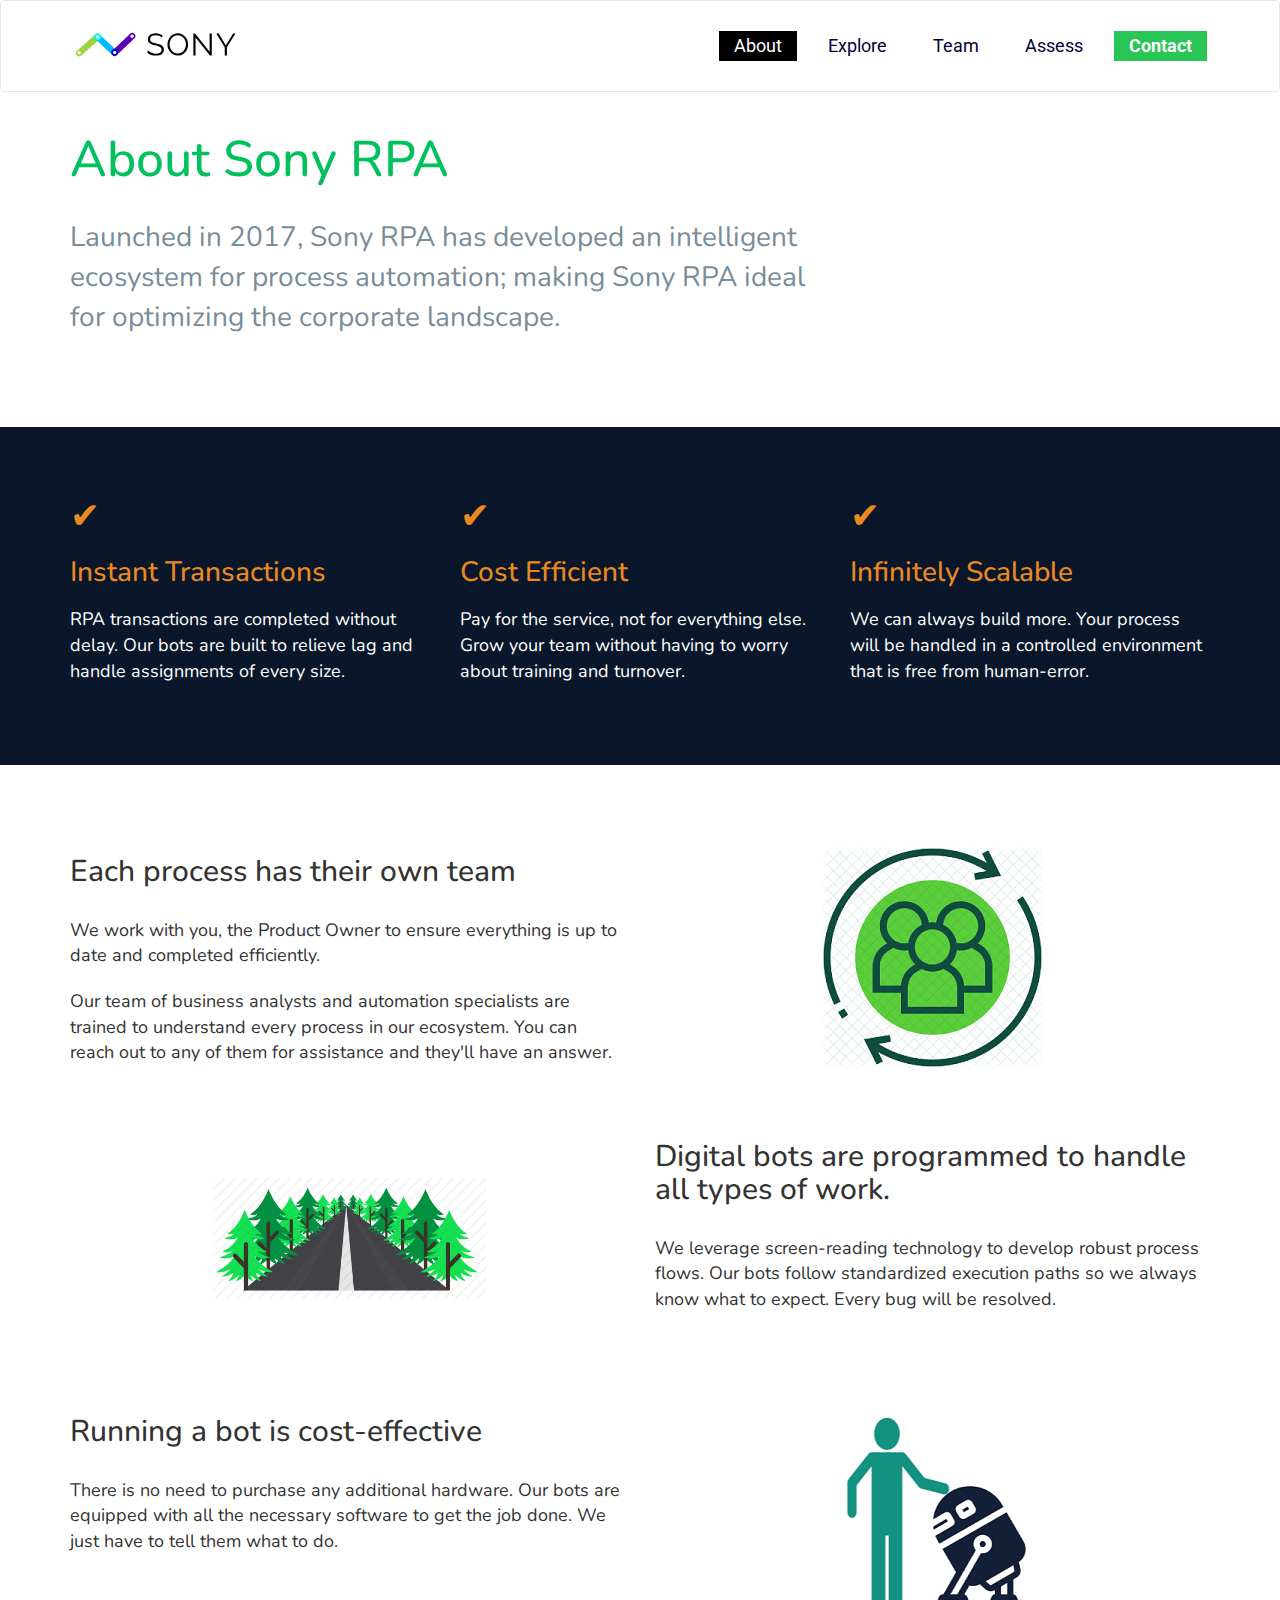
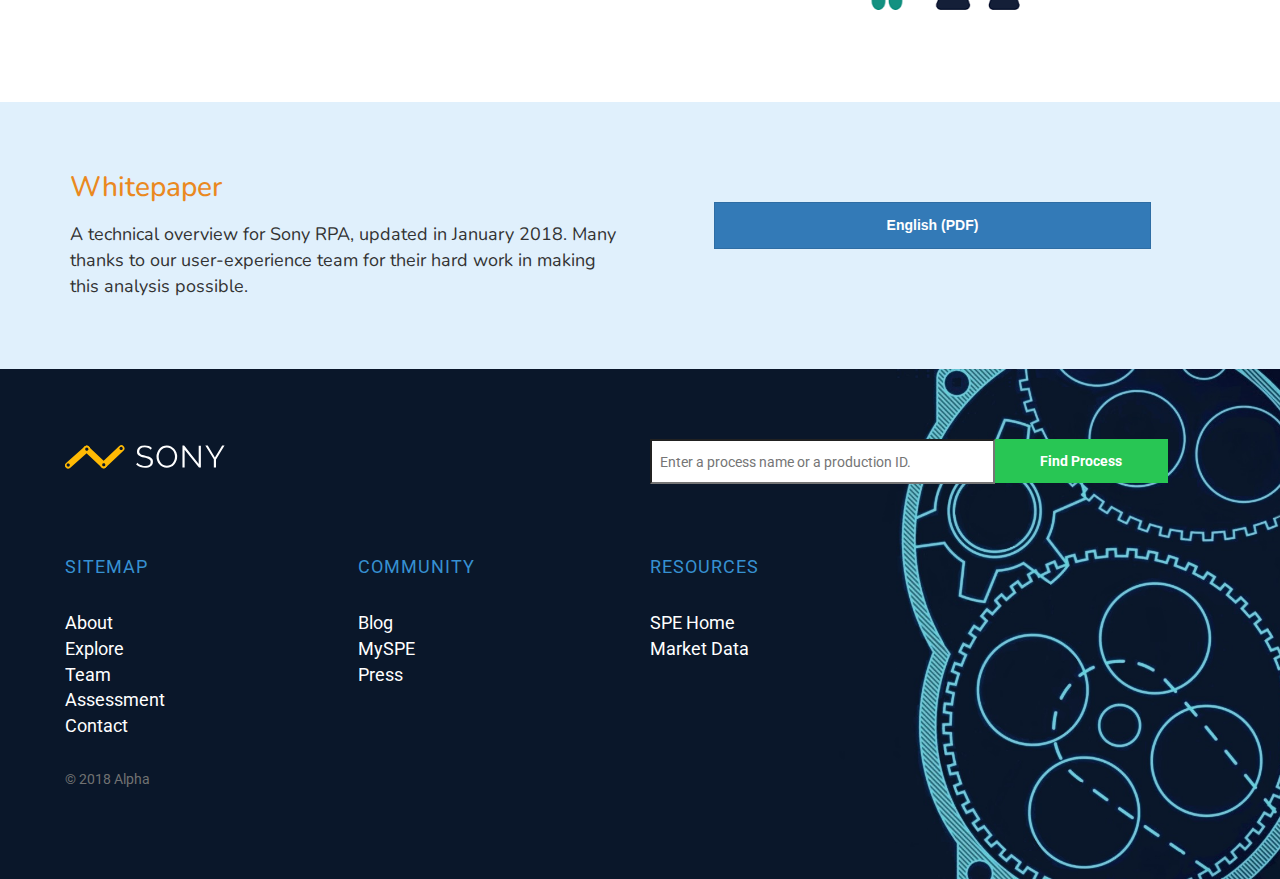
==== commit fefcd7c4: "Version 1.0 Commit" ====
--- a/about.html
+++ b/about.html
@@ -47,8 +47,8 @@
 <div id="aboutContent">
 	<div class="container">
 		<div class="col-sm-8 col-xs-12">
-		<h1>About Sony RPA</h1>
-		<p>Launched in 2017, Sony RPA has developed an intelligent ecosystem for process automation; making Sony RPA ideal for optimizing the corporate landscape. </p>			
+		<h1 id="aboutHeader">About Sony RPA</h1>
+		<p id="aboutDesc">Launched in 2017, Sony RPA has developed an intelligent ecosystem for process automation; making Sony RPA ideal for optimizing the corporate landscape. </p>			
 		</div>
 	</div>
 </div>
--- a/about.css
+++ b/about.css
@@ -45,9 +45,6 @@
     padding-right: 10px;
 }
 
-.bootstrap-override-navbar-brand img{
-	margin-left: -10px;
-}
 
 .navbar {
 	padding-top: 20px;
@@ -109,13 +106,13 @@
 	padding-right: 0px;
 }
 
-#aboutContent h1{
+#aboutHeader{
 	color: #00c15d;
 	font-size: 50px;
 	margin-bottom: 30px;
 }
 
-#aboutContent p{
+#aboutDesc{
 	font-size: 28px;
 	color: #788c9a;
 	margin-bottom: 30px;
@@ -180,9 +177,6 @@
 	font-family: nunito;
 	font-size: 18px;
 }
-
-
-
 
 #whitepaper div[class="col-sm-6 col-xs-12"]:nth-of-type(2){
 	padding: 50px;
@@ -201,6 +195,10 @@
 #whitepaperBtn:hover{
 	transform: scale(1.1);
 	transition: transform 0.5s ease;
+	-webkit-transition: transform 0.5s ease;
+	-moz-transition: transform 0.5s ease;
+	-o-transition: transform 0.5s ease;
+	-ms-transition: transform 0.5s ease;
 }
 
 
@@ -289,3 +287,20 @@
 #trademark{
 	color: #717272;
 }
+
+
+@media only screen and (max-width: 600px){
+	#aboutDesc{
+		font-size: 20px;
+		color: #788c9a;
+		margin-bottom: 30px;
+	}
+}
+
+@media only screen and (max-width: 600px){
+	#aboutHeader{
+		color: #00c15d;
+		font-size: 36px;
+		margin-bottom: 30px;
+	}
+}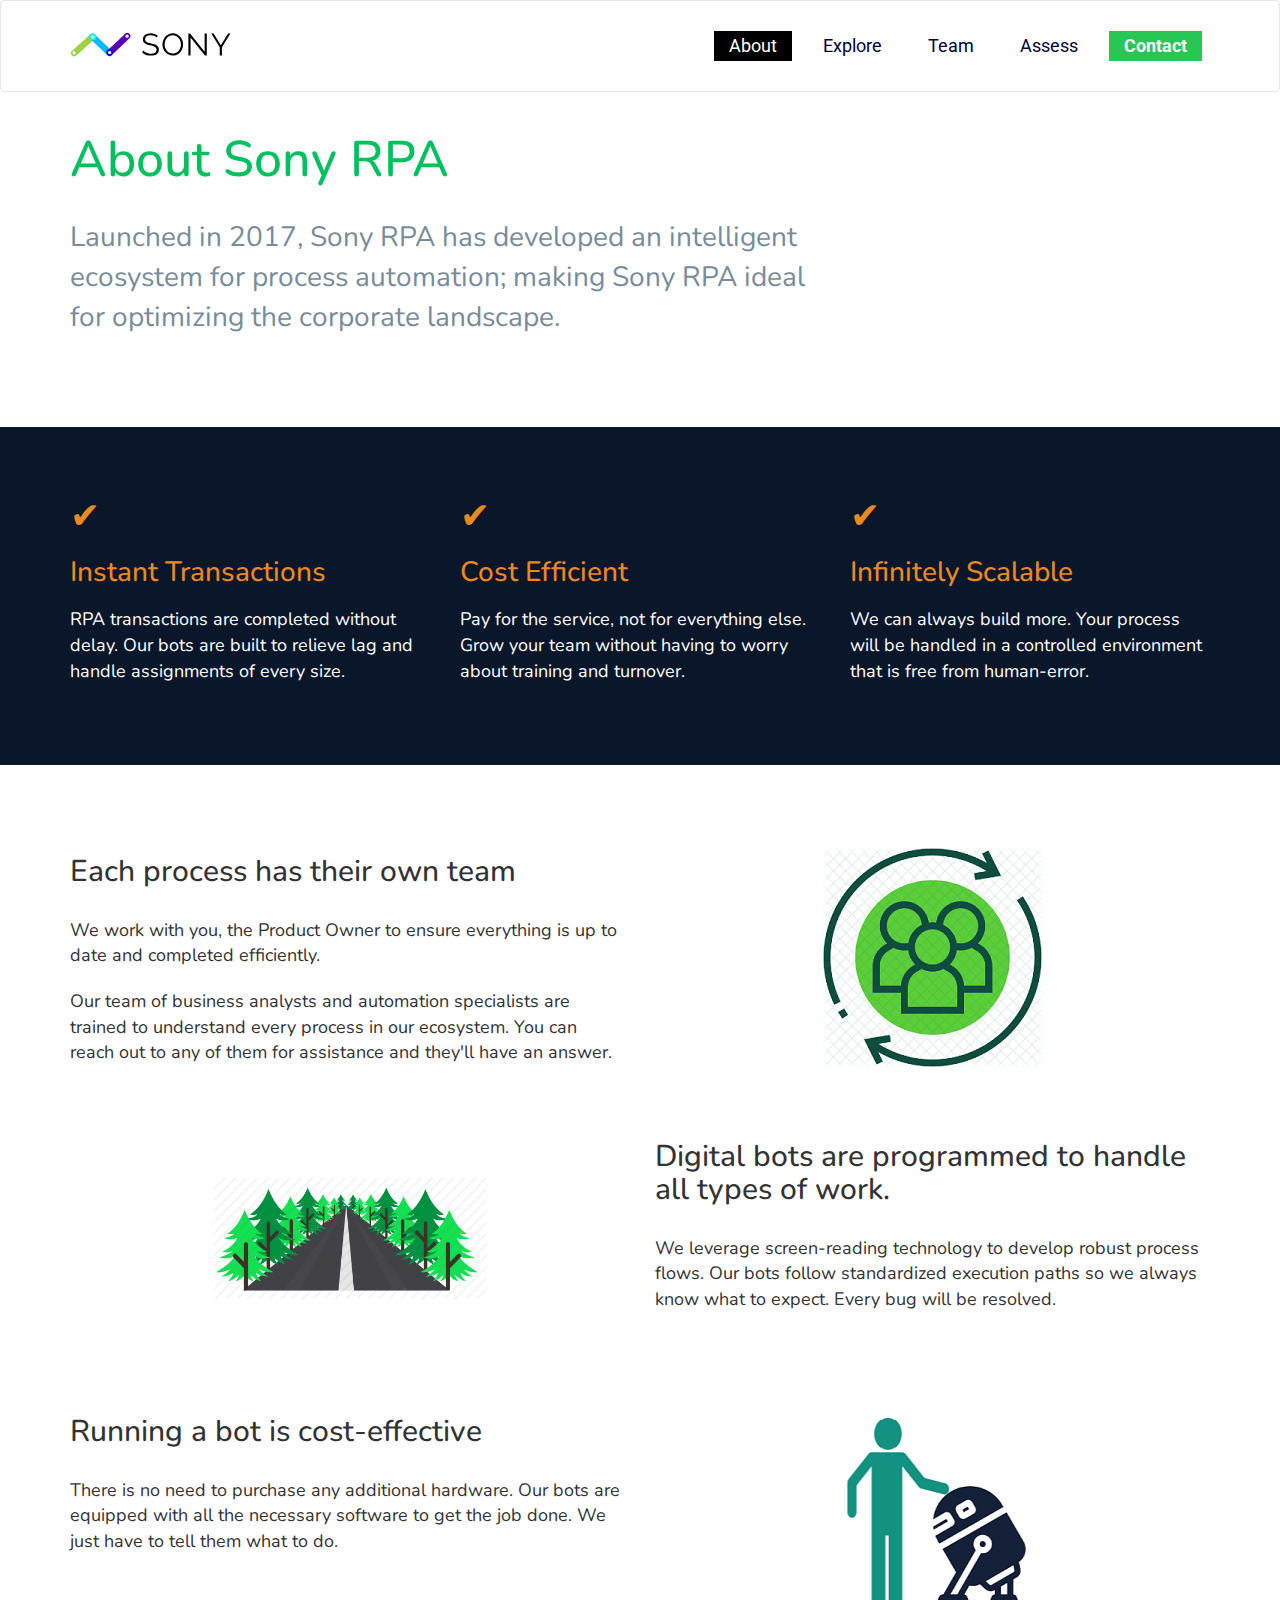
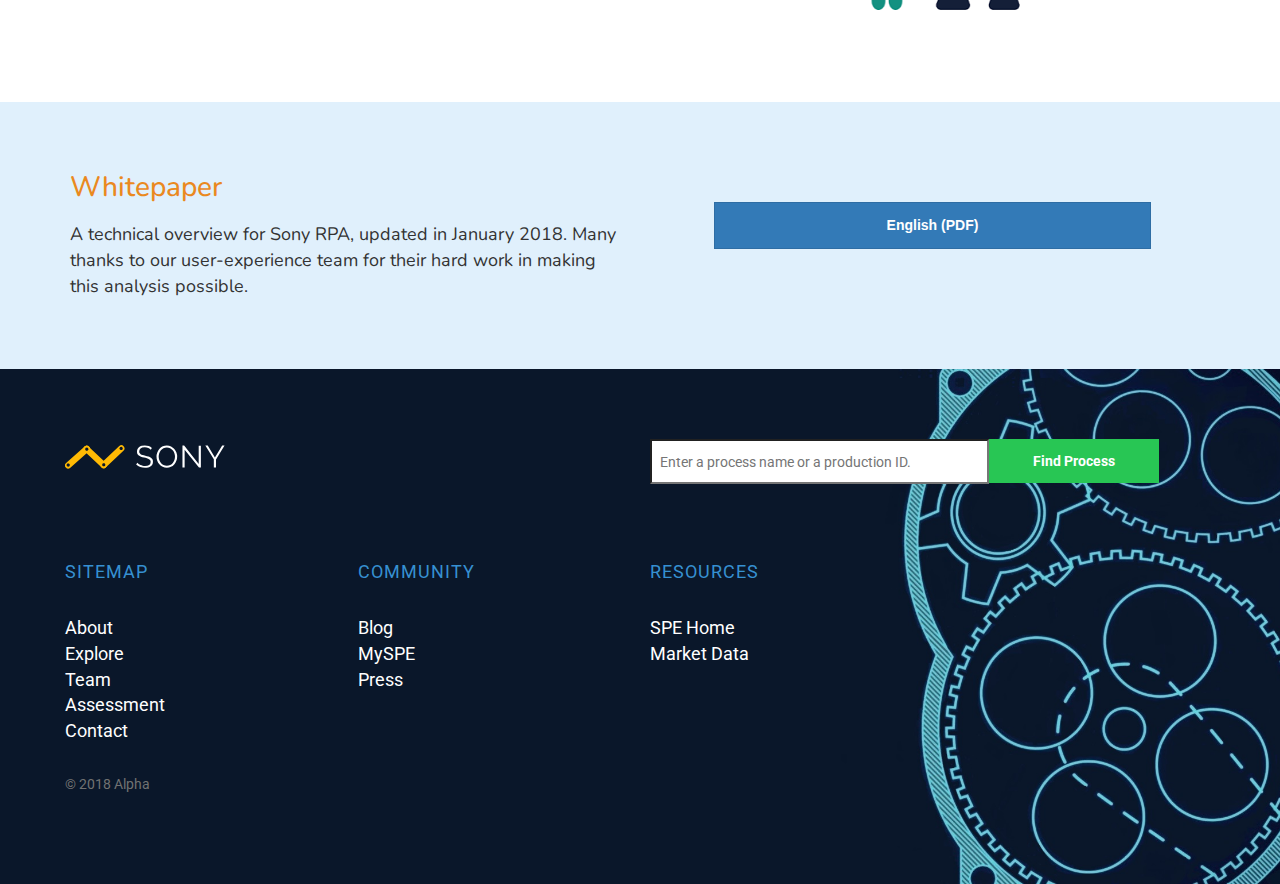
==== commit 0739f705: "Verison 1.0 Commit" ====
--- a/about.html
+++ b/about.html
@@ -91,12 +91,14 @@
 			</div>
 		</div>
 		<div class="row">
-			<div class="col-sm-6 col-xs-12 imgCol">
-				<img src="./images/pathArt.png">
-			</div>
-			<div class="col-sm-6 col-xs-12">
-				<h2>Digital bots are programmed to handle all types of work.</h2>
-				<p>We leverage screen-reading technology to develop robust process flows. Our bots follow standardized execution paths so we always know what to expect. Every bug will be resolved.</p>
+			<div class="reverse-column-order">
+				<div class="col-sm-6 col-xs-12 imgCol">
+					<img src="./images/pathArt.png">
+				</div>
+				<div class="col-sm-6 col-xs-12">
+					<h2>Digital bots are programmed to handle all types of work.</h2>
+					<p>We leverage screen-reading technology to develop robust process flows. Our bots follow standardized execution paths so we always know what to expect. Every bug will be resolved.</p>
+				</div>
 			</div>
 		</div>
 		<div class="row">
--- a/about.css
+++ b/about.css
@@ -1,4 +1,4 @@
-body{
+html, body{
 	overflow-x: hidden;
 }
 
@@ -78,7 +78,12 @@
 
 .navbar-default .navbar-nav > li[id="contactBtn"] > a:hover,
 .navbar-default .navbar-nav > li[id="contactBtn"] > a:focus {
-  background: black;
+  	transform: scale(1.02);
+ 	transition: transform 0.3s ease;
+	-webkit-transition: transform 0.3s ease;
+	-moz-transition: transform 0.3s ease;
+	-o-transition: transform 0.3s ease;
+	-ms-transition: transform 0.3s ease;
 }
 
 .navbar-nav > li > a {
@@ -193,12 +198,12 @@
 }
 
 #whitepaperBtn:hover{
-	transform: scale(1.1);
-	transition: transform 0.5s ease;
-	-webkit-transition: transform 0.5s ease;
-	-moz-transition: transform 0.5s ease;
-	-o-transition: transform 0.5s ease;
-	-ms-transition: transform 0.5s ease;
+	transform: scale(1.05);
+	transition: transform 0.3s ease;
+	-webkit-transition: transform 0.3s ease;
+	-moz-transition: transform 0.3s ease;
+	-o-transition: transform 0.3s ease;
+	-ms-transition: transform 0.3s ease;
 }
 
 
@@ -212,18 +217,14 @@
 	font-family: roboto;
 }
 
-#closingBanner div[class="col-sm-6 col-xs-12"]{
-	padding-left: 0px;
-	padding-right: 0px;
-	padding-bottom: 70px;
-}
 
 .processSearch{
 	font-size: 100%;
 	width: 60%;
-	min-width: 275px;
+	min-width: 300px;
 	min-height: 45px;
 	border-radius: 0px;
+	margin-bottom: 5px;
 	float: left;
 }
 
@@ -239,7 +240,12 @@
 }
 
 #searchBtn:hover{
-	background: black;
+  	transform: scale(1.03);
+ 	transition: transform 0.3s ease;
+	-webkit-transition: transform 0.3s ease;
+	-moz-transition: transform 0.3s ease;
+	-o-transition: transform 0.3s ease;
+	-ms-transition: transform 0.3s ease;
 }
 
 #closingBanner div[class="col-sm-3 col-xs-12"]{
@@ -250,7 +256,8 @@
 
 #closingBanner div[class="col-sm-6 col-xs-12"]{
 	padding-left: 10px;
-	padding-right: 0px;
+	padding-right: 10px;
+	padding-bottom: 70px;
 }
 
 #closingBanner div[class="col-sm-3 col-xs-12"] p{
@@ -303,4 +310,52 @@
 		font-size: 36px;
 		margin-bottom: 30px;
 	}
+}
+
+@media only screen and (max-width: 1000px){
+	#searchBtn{
+		line-height: 30px;
+		font-size: 100%;
+		color: white;
+		width: 60%;
+		min-width: 300px;
+		font-weight: bold;
+		border-radius: 0px;
+		background: #28C654;
+		border: solid 1px transparent;
+	}
+}
+
+
+@media only screen and (max-width: 400px){
+	#searchBtn{
+		line-height: 30px;
+		font-size: 100%;
+		color: white;
+		width: 100%;
+		font-weight: bold;
+		border-radius: 0px;
+		background: #28C654;
+		border: solid 1px transparent;
+	}
+}
+
+
+@media only screen and (max-width: 400px){
+	.processSearch{
+		font-size: 100%;
+		width: 100%;
+		min-height: 45px;
+		margin-bottom: 5px;
+		border-radius: 0px;
+		float: left;
+	}
+}
+
+
+@media only screen and (max-width: 767px){
+	.reverse-column-order{
+		display: flex;
+		flex-direction: column-reverse;
+	}
 }